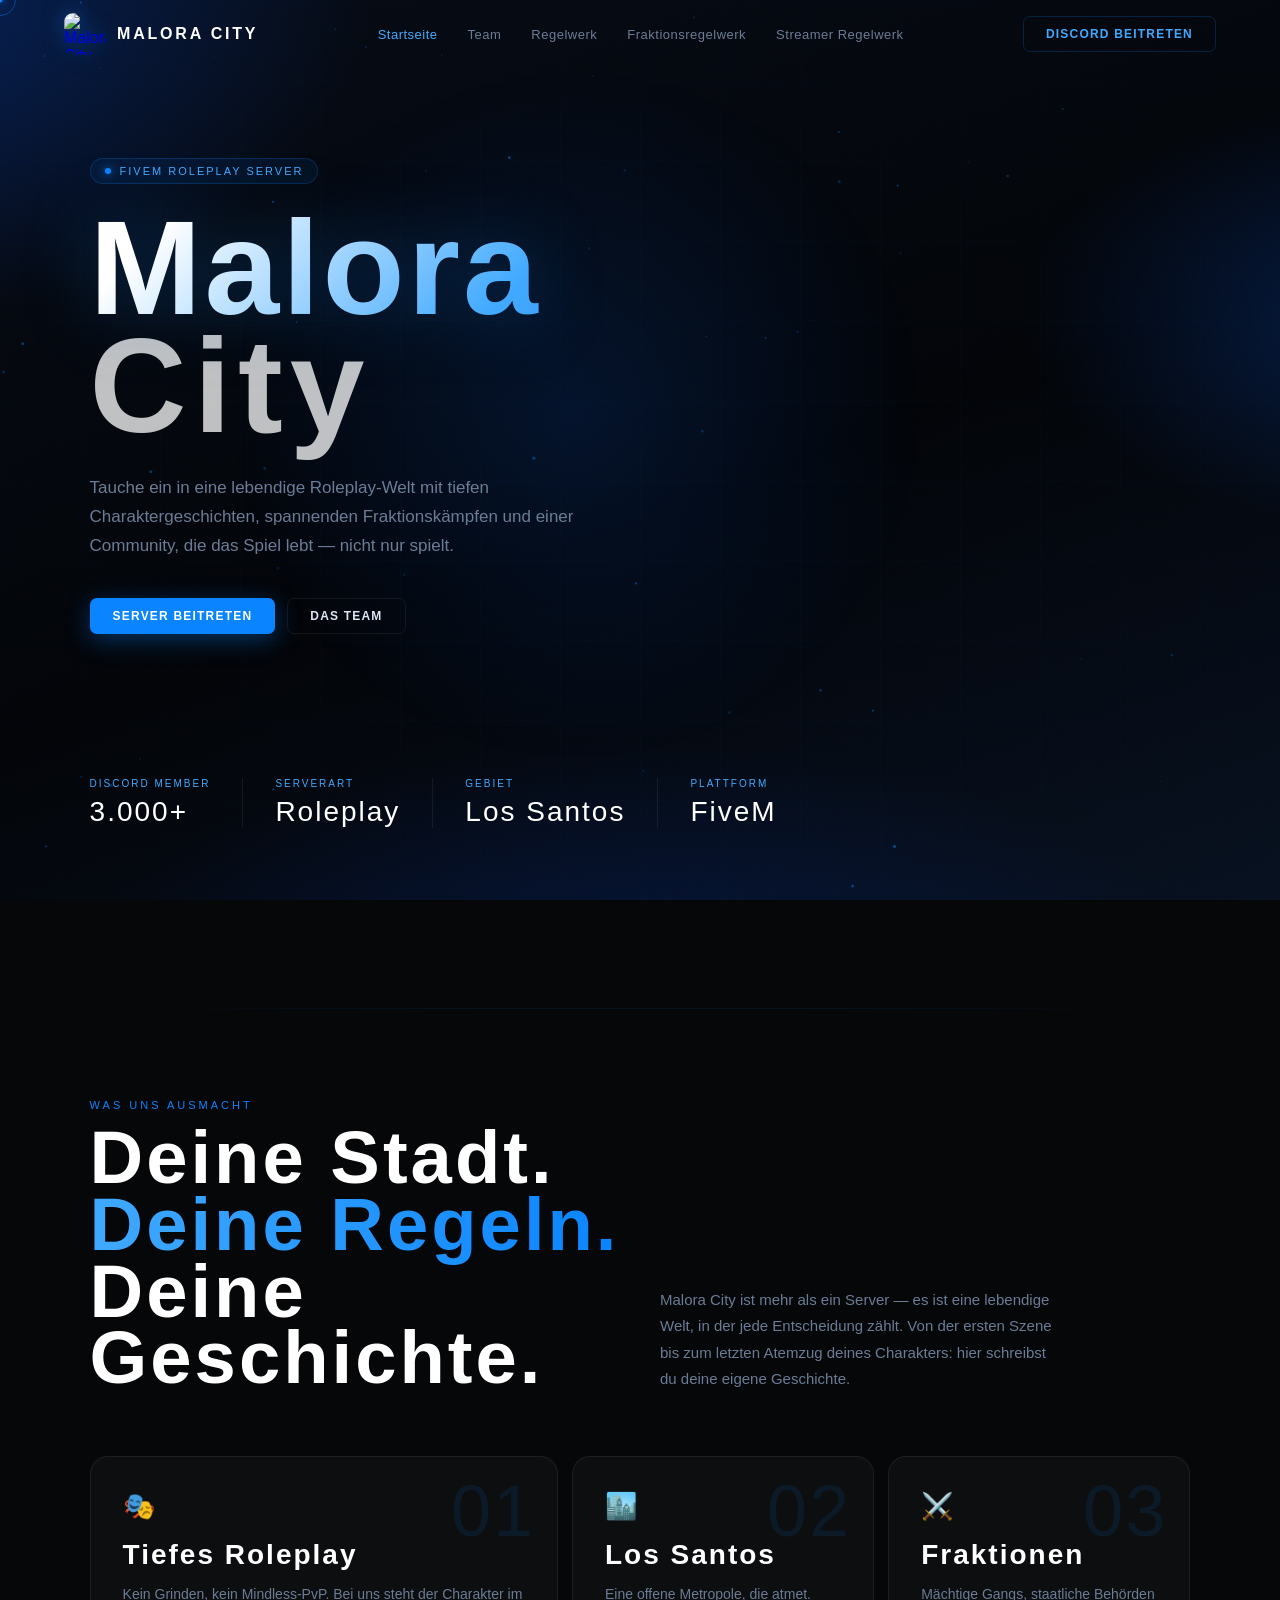
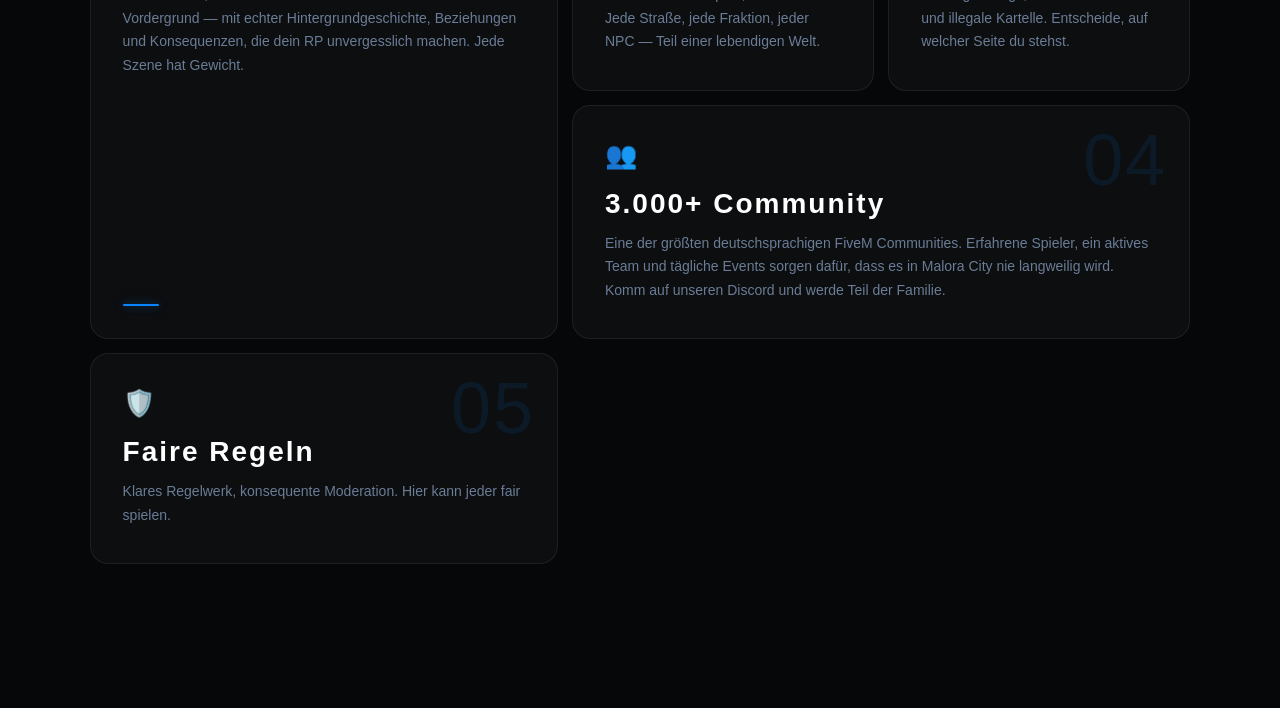
==== index.html @ d7466334 "Add files via upload" ====
<!DOCTYPE html>
<html lang="de">
<head>
  <meta charset="utf-8">
  <meta name="viewport" content="width=device-width, initial-scale=1">
  <title>MALORA CITY — FiveM Roleplay Server</title>
  <link rel="icon" type="image/gif" href="img/logo.gif">
  <link rel="preconnect" href="https://fonts.googleapis.com">
  <link rel="preconnect" href="https://fonts.gstatic.com" crossorigin="">
  <link href="css/css2.css" rel="stylesheet">
  <link rel="stylesheet" href="css/styles.css">
</head>
<body>

  <div class="grid-overlay"></div>
  <div class="c-dot" id="cDot"></div>
  <div class="c-ring" id="cRing"></div>
  <div class="scroll-bar" id="sBar"></div>
  <canvas id="particles"></canvas>

  <!-- NAV -->
  <header class="nav" id="mainNav">
    <div class="nav-bg"></div>
    <a class="brand" href="index.html">
      <img class="brand-logo" src="img/logo.gif" alt="Malora City Logo">
      <span class="brand-text">Malora City</span>
    </a>
    <nav class="nav-links">
      <a href="index.html" aria-current="page">Startseite</a>
      <a href="features.html">Team</a>
      <a href="regelwerk.html">Regelwerk</a>
      <a href="fraktionsregelwerk.html">Fraktionsregelwerk</a>
      <a href="streamer-regelwerk.html">Streamer Regelwerk</a>
    </nav>
    <a class="btn btn-outline" href="https://discord.gg/maloracity" target="_blank" rel="noopener">Discord beitreten</a>
  </header>

  <!-- HERO -->
  <main class="hero">
    <div class="hero-orb"></div>
    <div class="hero-inner">
      <div class="eyebrow">
        <span class="eyebrow-dot"></span>
        FiveM Roleplay Server
      </div>
      <h1 class="hero-title">
        <span class="w1">Malora</span>
        <span class="w2">City</span>
      </h1>
      <p class="hero-desc">
        Tauche ein in eine lebendige Roleplay-Welt mit tiefen Charaktergeschichten,
        spannenden Fraktionskämpfen und einer Community, die das Spiel lebt — nicht nur spielt.
      </p>
      <div class="hero-actions">
        <a class="btn btn-solid" href="https://cfx.re/join/vg7mdk" target="_blank" rel="noopener">Server beitreten</a>
        <a class="btn btn-ghost" href="features.html">Das Team</a>
      </div>
    </div>

    <div class="hero-stats">
      <div class="stat-item">
        <span class="stat-label">Discord Member</span>
        <span class="stat-value">3.000+</span>
      </div>
      <div class="stat-item">
        <span class="stat-label">Serverart</span>
        <span class="stat-value">Roleplay</span>
      </div>
      <div class="stat-item">
        <span class="stat-label">Gebiet</span>
        <span class="stat-value">Los Santos</span>
      </div>
      <div class="stat-item">
        <span class="stat-label">Plattform</span>
        <span class="stat-value">FiveM</span>
      </div>
    </div>
  </main>

  <!-- WORLD SECTION -->
  <section class="world">
    <div class="world-header" data-reveal>
      <div>
        <p class="world-label">Was uns ausmacht</p>
        <h2 class="world-title">Deine Stadt.<br><em>Deine Regeln.</em><br>Deine Geschichte.</h2>
      </div>
      <p class="world-intro">
        Malora City ist mehr als ein Server — es ist eine lebendige Welt, in der
        jede Entscheidung zählt. Von der ersten Szene bis zum letzten Atemzug deines
        Charakters: hier schreibst du deine eigene Geschichte.
      </p>
    </div>

    <div class="bento">

      <!-- tall card left -->
      <div class="bento-card tall" data-reveal data-delay="0">
        <span class="card-num">01</span>
        <span class="card-icon">🎭</span>
        <h3 class="card-title">Tiefes Roleplay</h3>
        <p class="card-body">
          Kein Grinden, kein Mindless-PvP. Bei uns steht der Charakter im Vordergrund —
          mit echter Hintergrundgeschichte, Beziehungen und Konsequenzen, die dein RP
          unvergesslich machen. Jede Szene hat Gewicht.
        </p>
        <div class="card-deco"></div>
      </div>

      <!-- top right -->
      <div class="bento-card" data-reveal data-delay="120">
        <span class="card-num">02</span>
        <span class="card-icon">🏙️</span>
        <h3 class="card-title">Los Santos</h3>
        <p class="card-body">Eine offene Metropole, die atmet. Jede Straße, jede Fraktion, jeder NPC — Teil einer lebendigen Welt.</p>
      </div>

      <!-- top right -->
      <div class="bento-card" data-reveal data-delay="200">
        <span class="card-num">03</span>
        <span class="card-icon">⚔️</span>
        <h3 class="card-title">Fraktionen</h3>
        <p class="card-body">Mächtige Gangs, staatliche Behörden und illegale Kartelle. Entscheide, auf welcher Seite du stehst.</p>
      </div>

      <!-- bottom wide -->
      <div class="bento-card wide" data-reveal data-delay="300">
        <span class="card-num">04</span>
        <span class="card-icon">👥</span>
        <h3 class="card-title">3.000+ Community</h3>
        <p class="card-body">
          Eine der größten deutschsprachigen FiveM Communities. Erfahrene Spieler, ein aktives Team
          und tägliche Events sorgen dafür, dass es in Malora City nie langweilig wird.
          Komm auf unseren Discord und werde Teil der Familie.
        </p>
      </div>

      <!-- bottom right -->
      <div class="bento-card" data-reveal data-delay="400">
        <span class="card-num">05</span>
        <span class="card-icon">🛡️</span>
        <h3 class="card-title">Faire Regeln</h3>
        <p class="card-body">Klares Regelwerk, konsequente Moderation. Hier kann jeder fair spielen.</p>
      </div>

    </div>
  </section>

  <script>
    // error param
    var p = new URLSearchParams(window.location.search);
    if (p.get('error')==='access_denied') {
      alert('Zugriff verweigert: Du besitzt nicht die benötigte Rolle.');
      window.history.replaceState({}, document.title, window.location.pathname);
    }
  </script>
  <script src="js/shared.js"></script>
</body>
</html>
---- css/css2.css ----
@font-face {
  font-family: 'Bebas Neue';
  font-style: normal;
  font-weight: 400;
  font-display: swap;
  src: url(../JTUSjIg69CK48gW7PXooxW4.ttf) format('truetype');
}
@font-face {
  font-family: 'Rajdhani';
  font-style: normal;
  font-weight: 300;
  font-display: swap;
  src: url(../LDI2apCSOBg7S-QT7pasEcOs.ttf) format('truetype');
}
@font-face {
  font-family: 'Rajdhani';
  font-style: normal;
  font-weight: 400;
  font-display: swap;
  src: url(../LDIxapCSOBg7S-QT7q4A.ttf) format('truetype');
}
@font-face {
  font-family: 'Rajdhani';
  font-style: normal;
  font-weight: 500;
  font-display: swap;
  src: url(../LDI2apCSOBg7S-QT7pb0EMOs.ttf) format('truetype');
}
@font-face {
  font-family: 'Rajdhani';
  font-style: normal;
  font-weight: 600;
  font-display: swap;
  src: url(../LDI2apCSOBg7S-QT7pbYF8Os.ttf) format('truetype');
}
@font-face {
  font-family: 'Rajdhani';
  font-style: normal;
  font-weight: 700;
  font-display: swap;
  src: url(../LDI2apCSOBg7S-QT7pa8FsOs.ttf) format('truetype');
}
---- css/styles.css ----
/* ── MALORA CITY — Design System ── */
:root {
  --blue:        #0a84ff;
  --blue-bright: #40a9ff;
  --blue-dim:    rgba(10,132,255,0.18);
  --blue-glow:   rgba(10,132,255,0.5);
  --ink:         #050709;
  --ink2:        #0b0f17;
  --surface:     rgba(255,255,255,0.033);
  --border:      rgba(255,255,255,0.07);
  --border-blue: rgba(10,132,255,0.22);
  --text:        #dce6f5;
  --muted:       #6b7d96;
  --nav-h:       68px;
}

*, *::before, *::after { box-sizing: border-box; margin: 0; padding: 0; }
html { scroll-behavior: smooth; }
html, body { height: 100%; }
body {
  font-family: "Rajdhani", sans-serif;
  color: var(--text);
  background: var(--ink);
  -webkit-user-select: none;
  user-select: none;
  overflow-x: hidden;
}

/* ─── BACKGROUND ─── */
body::before {
  content: "";
  position: fixed; inset: 0; z-index: -3;
  background:
    radial-gradient(ellipse 60vw 55vh at -10% 0%,   rgba(6,50,140,0.55) 0%, transparent 65%),
    radial-gradient(ellipse 50vw 40vh at 110% 35%,  rgba(10,80,200,0.3) 0%, transparent 60%),
    radial-gradient(ellipse 80vw 50vh at 50% 110%,  rgba(4,24,70,0.7)  0%, transparent 55%),
    linear-gradient(160deg, #060b14 0%, #020408 55%, #07101e 100%);
}
body::after {
  content: "";
  position: fixed; inset: 0; z-index: -2;
  opacity: 0.32;
  background-image: url("data:image/svg+xml,%3Csvg xmlns='http://www.w3.org/2000/svg' width='300' height='300'%3E%3Cfilter id='g'%3E%3CfeTurbulence type='fractalNoise' baseFrequency='0.65' numOctaves='3' stitchTiles='stitch'/%3E%3C/filter%3E%3Crect width='300' height='300' filter='url(%23g)' opacity='1'/%3E%3C/svg%3E");
  background-size: 300px 300px;
  mix-blend-mode: overlay;
  pointer-events: none;
}
.grid-overlay {
  position: fixed; inset: 0; z-index: -1; pointer-events: none; opacity: 0.028;
  background-image: linear-gradient(rgba(10,132,255,1) 1px, transparent 1px),
                    linear-gradient(90deg, rgba(10,132,255,1) 1px, transparent 1px);
  background-size: 80px 80px;
  mask-image: radial-gradient(ellipse 90% 90% at 50% 50%, black 40%, transparent 100%);
  -webkit-mask-image: radial-gradient(ellipse 90% 90% at 50% 50%, black 40%, transparent 100%);
}
#particles { position: fixed; inset: 0; z-index: -1; pointer-events: none; }

/* ─── CURSOR ─── */
.c-dot {
  position: fixed; width: 5px; height: 5px;
  background: var(--blue); border-radius: 50%;
  pointer-events: none; z-index: 9999;
  transform: translate(-50%,-50%);
  box-shadow: 0 0 10px var(--blue);
}
.c-ring {
  position: fixed; width: 32px; height: 32px;
  border: 1px solid rgba(10,132,255,.4); border-radius: 50%;
  pointer-events: none; z-index: 9998;
  transform: translate(-50%,-50%);
  transition: width .22s cubic-bezier(.22,1,.36,1), height .22s cubic-bezier(.22,1,.36,1), border-color .2s;
}
.c-ring.hover { width: 52px; height: 52px; border-color: var(--blue); }

/* ─── SCROLL BAR ─── */
.scroll-bar {
  position: fixed; top: 0; left: 0; height: 2px; width: 0%;
  background: linear-gradient(90deg, #0055c4, var(--blue), var(--blue-bright));
  z-index: 300; box-shadow: 0 0 8px var(--blue-glow); transition: width .08s linear;
}

/* ─── NAV ─── */
.nav {
  position: fixed; top: 0; left: 0; right: 0;
  height: var(--nav-h); z-index: 200;
  display: flex; align-items: center; justify-content: space-between;
  padding: 0 5%; gap: 24px;
}
.nav-bg {
  position: absolute; inset: 0;
  background: rgba(5,7,9,0);
  border-bottom: 1px solid transparent;
  transition: background .4s, backdrop-filter .4s, border-color .4s;
  backdrop-filter: blur(0px);
  -webkit-backdrop-filter: blur(0px);
  pointer-events: none;
}
.nav.stuck .nav-bg {
  background: rgba(5,7,9,.8);
  backdrop-filter: blur(20px) saturate(1.4);
  -webkit-backdrop-filter: blur(20px) saturate(1.4);
  border-bottom-color: rgba(255,255,255,.06);
}
.brand {
  display: flex; align-items: center; gap: 11px;
  text-decoration: none; flex-shrink: 0; position: relative; z-index: 1;
}
.brand-logo {
  width: 42px; height: 42px; object-fit: contain; border-radius: 9px;
  filter: drop-shadow(0 0 10px rgba(10,132,255,.5));
  transition: filter .3s, transform .3s;
}
.brand:hover .brand-logo {
  filter: drop-shadow(0 0 22px rgba(10,132,255,.9)); transform: scale(1.07);
}
.brand-text {
  font-size: 16px; font-weight: 700; letter-spacing: 2.8px;
  text-transform: uppercase; color: #fff; position: relative; z-index: 1;
}
.nav-links { display: flex; gap: 4px; position: relative; z-index: 1; }
.nav-links a {
  color: var(--muted); text-decoration: none; font-size: 13px;
  letter-spacing: .5px; padding: 7px 13px; border-radius: 7px;
  transition: color .2s, background .2s;
}
.nav-links a:hover { color: var(--text); background: rgba(255,255,255,.05); }
.nav-links a[aria-current] { color: var(--blue-bright); }

/* ─── BUTTONS ─── */
.btn {
  display: inline-flex; align-items: center; gap: 7px;
  text-decoration: none; font-weight: 700; font-size: 12px;
  letter-spacing: 1.2px; text-transform: uppercase;
  padding: 10px 22px; border-radius: 7px;
  position: relative; overflow: hidden;
  transition: transform .22s cubic-bezier(.22,1,.36,1), box-shadow .25s, background .2s;
  cursor: pointer; z-index: 1;
}
.btn::before {
  content: ""; position: absolute; inset: 0;
  background: linear-gradient(120deg, rgba(255,255,255,.1) 0%, transparent 50%);
  opacity: 0; transition: opacity .2s;
}
.btn:hover::before { opacity: 1; }
.btn:hover { transform: translateY(-2px); }
.btn-outline { border: 1px solid var(--border-blue); color: var(--blue-bright); }
.btn-outline:hover { box-shadow: 0 0 18px rgba(10,132,255,.25); border-color: var(--blue); }
.btn-solid { background: var(--blue); color: #fff; box-shadow: 0 6px 24px rgba(10,132,255,.35); border: 1px solid transparent; }
.btn-solid:hover { background: #1a8fff; box-shadow: 0 10px 36px rgba(10,132,255,.55); }
.btn-ghost { border: 1px solid var(--border); color: var(--text); }
.btn-ghost:hover { border-color: rgba(255,255,255,.18); }

/* ─── HERO ─── */
.hero {
  position: relative; min-height: 100vh;
  display: flex; flex-direction: column; justify-content: center;
  padding: calc(var(--nav-h) + 10vh) 7% 8vh;
}
.hero-orb {
  position: absolute; width: 700px; height: 700px;
  top: 50%; left: 45%; transform: translate(-50%,-55%);
  background: radial-gradient(circle, rgba(10,90,220,.16) 0%, transparent 70%);
  border-radius: 50%; pointer-events: none;
  animation: orb-breathe 7s ease-in-out infinite;
}
@keyframes orb-breathe {
  0%,100% { transform: translate(-50%,-55%) scale(1); }
  50%      { transform: translate(-50%,-55%) scale(1.12); }
}
.hero-inner { position: relative; max-width: 800px; }
.hero-inner > * { opacity: 0; animation: from-below .9s cubic-bezier(.22,1,.36,1) forwards; }
.hero-inner > *:nth-child(1) { animation-delay: .06s; }
.hero-inner > *:nth-child(2) { animation-delay: .18s; }
.hero-inner > *:nth-child(3) { animation-delay: .30s; }
.hero-inner > *:nth-child(4) { animation-delay: .43s; }

.eyebrow {
  display: inline-flex; align-items: center; gap: 9px;
  border: 1px solid var(--border-blue); background: rgba(10,132,255,.08);
  padding: 6px 14px; border-radius: 999px;
  font-size: 11px; letter-spacing: 2px; text-transform: uppercase;
  color: var(--blue-bright); margin-bottom: 24px;
}
.eyebrow-dot {
  width: 6px; height: 6px; border-radius: 50%;
  background: var(--blue); box-shadow: 0 0 8px var(--blue);
  animation: blink 2.4s ease-in-out infinite;
}
@keyframes blink {
  0%,100% { opacity: 1; } 50% { opacity: .4; }
}

.hero-title {
  font-family: "Bebas Neue", sans-serif;
  font-size: clamp(70px, 10.5vw, 152px);
  line-height: .88; letter-spacing: 3px; margin-bottom: 28px;
}
.hero-title .w1 {
  display: block;
  background: linear-gradient(135deg, #fff 10%, var(--blue-bright) 55%, #4888d8 100%);
  -webkit-background-clip: text; background-clip: text;
  -webkit-text-fill-color: transparent;
  filter: drop-shadow(0 0 35px rgba(10,132,255,.28));
}
.hero-title .w2 {
  display: block;
  color: rgba(255,255,255,.75);
  -webkit-text-fill-color: rgba(255,255,255,.75);
  background: none; letter-spacing: 7px;
}

.hero-desc {
  color: var(--muted); font-size: 17px; line-height: 1.72;
  max-width: 500px; margin-bottom: 38px; font-weight: 400;
}
.hero-actions { display: flex; gap: 12px; flex-wrap: wrap; }

.hero-stats {
  margin-top: auto; padding-top: 10vh;
  display: flex; gap: 0;
  opacity: 0; animation: from-below .9s cubic-bezier(.22,1,.36,1) forwards;
  animation-delay: .65s;
}
.stat-item {
  padding: 0 32px 0 0; margin-right: 32px;
  border-right: 1px solid var(--border);
}
.stat-item:last-child { border-right: none; padding-right: 0; margin-right: 0; }
.stat-label {
  font-size: 10px; letter-spacing: 2px; text-transform: uppercase;
  color: var(--blue-bright); display: block; margin-bottom: 7px;
}
.stat-value { font-family: "Bebas Neue", sans-serif; font-size: 28px; letter-spacing: 2px; color: #fff; }

/* ─── WORLD SECTION (features) ─── */
.world {
  padding: 12vh 7% 16vh; position: relative;
}
.world::before {
  content: ""; display: block; width: 100%; height: 1px;
  background: linear-gradient(90deg, transparent 0%, var(--border-blue) 35%, var(--border-blue) 65%, transparent 100%);
  margin-bottom: 10vh; opacity: .45;
}
.world-header {
  display: grid; grid-template-columns: 1fr 1fr;
  gap: 40px; align-items: end; margin-bottom: 64px;
}
.world-label { font-size: 11px; letter-spacing: 3px; text-transform: uppercase; color: var(--blue); margin-bottom: 14px; }
.world-title {
  font-family: "Bebas Neue", sans-serif;
  font-size: clamp(44px, 5.8vw, 80px);
  letter-spacing: 3px; line-height: .9; color: #fff;
}
.world-title em {
  font-style: normal;
  background: linear-gradient(90deg, var(--blue-bright), var(--blue));
  -webkit-background-clip: text; background-clip: text;
  -webkit-text-fill-color: transparent;
}
.world-intro { color: var(--muted); font-size: 15px; line-height: 1.75; max-width: 400px; align-self: end; }

/* BENTO GRID */
.bento {
  display: grid;
  grid-template-columns: 1.55fr 1fr 1fr;
  grid-template-rows: auto auto;
  gap: 14px;
}
.bento-card {
  background: var(--surface);
  border: 1px solid var(--border);
  border-radius: 18px; padding: 36px 32px;
  position: relative; overflow: hidden;
  transition: border-color .3s, box-shadow .3s, transform .35s cubic-bezier(.22,1,.36,1);
  opacity: 0; transform: translateY(30px);
}
.bento-card.revealed {
  opacity: 1; transform: translateY(0);
  transition: opacity .7s cubic-bezier(.22,1,.36,1), transform .7s cubic-bezier(.22,1,.36,1),
              border-color .3s, box-shadow .3s;
}
.bento-card:hover {
  border-color: var(--border-blue);
  box-shadow: 0 14px 50px rgba(10,132,255,.1), inset 0 0 0 1px rgba(10,132,255,.07);
  transform: translateY(-5px) !important;
}
.bento-card::before {
  content: ""; position: absolute;
  top: 0; left: 10%; right: 10%; height: 1px;
  background: linear-gradient(90deg, transparent, rgba(10,132,255,.4), transparent);
  opacity: 0; transition: opacity .3s;
}
.bento-card:hover::before { opacity: 1; }
.bento-card.tall { grid-row: span 2; }
.bento-card.wide { grid-column: span 2; }

.card-num {
  font-family: "Bebas Neue", sans-serif; font-size: 72px; line-height: 1;
  color: rgba(10,132,255,.1); letter-spacing: 2px;
  position: absolute; top: 18px; right: 22px; transition: color .3s;
}
.bento-card:hover .card-num { color: rgba(10,132,255,.18); }
.card-icon { font-size: 26px; margin-bottom: 20px; display: block; line-height: 1; }
.card-title { font-family: "Bebas Neue", sans-serif; font-size: 28px; letter-spacing: 2px; color: #fff; margin-bottom: 12px; }
.card-body { color: var(--muted); font-size: 14px; line-height: 1.68; }
.card-deco { position: absolute; bottom: 32px; left: 32px; width: 36px; height: 2px; background: var(--blue); border-radius: 2px; box-shadow: 0 0 8px var(--blue-glow); }

/* ─── RULES PAGE ─── */
.rules-page .hero, .rules-page .hero-stats, .rules-page .world { display: none !important; }
.rules-wrap {
  position: relative; z-index: 1;
  min-height: calc(100vh - var(--nav-h));
  padding: calc(var(--nav-h) + 7vh) 10% 10vh;
  text-align: center;
}
.rules-wrap h1 {
  font-family: "Bebas Neue", sans-serif;
  font-size: clamp(48px, 7.5vw, 96px);
  letter-spacing: 5px; color: #fff; margin-bottom: 8px;
}
.rules-wrap h1 span {
  background: linear-gradient(135deg, var(--blue-bright), var(--blue));
  -webkit-background-clip: text; background-clip: text;
  -webkit-text-fill-color: transparent;
}
.rules-intro { color: var(--muted); font-size: 15px; line-height: 1.7; max-width: 580px; margin: 0 auto 48px; }
.accordion { max-width: 860px; margin: 0 auto 50px; }
.accordion details {
  background: var(--surface); border: 1px solid var(--border);
  border-radius: 12px; margin-bottom: 10px; overflow: hidden;
  transition: border-color .25s;
}
.accordion details[open] { border-color: var(--border-blue); }
.accordion summary {
  list-style: none; cursor: pointer; padding: 20px 24px;
  font-weight: 700; font-size: 13px; letter-spacing: 1.2px;
  text-transform: uppercase; color: var(--blue-bright);
  display: flex; align-items: center; justify-content: space-between; gap: 12px;
  transition: background .2s; -webkit-user-select: none; user-select: none;
}
.accordion summary:hover { background: rgba(255,255,255,.025); }
.accordion summary::marker { display: none; }
.accordion summary::after {
  content: ""; width: 9px; height: 9px;
  border-right: 2px solid rgba(255,255,255,.25); border-bottom: 2px solid rgba(255,255,255,.25);
  transform: rotate(45deg); flex-shrink: 0; transition: transform .22s, border-color .22s;
}
.accordion details[open] summary::after { transform: rotate(-135deg); border-color: var(--blue); }
.accordion .panel { padding: 4px 24px 24px; color: var(--muted); text-align: left; font-size: 14px; line-height: 1.7; }
.accordion .panel p { margin-bottom: 14px; }
.accordion .panel p:last-child { margin-bottom: 0; }
.accordion .panel strong { color: var(--text); }
.rules-raw { margin: 0; white-space: pre-wrap; font: inherit; color: var(--muted); line-height: 1.7; }

/* rules subtitle */
.rules-subtitle {
  font-family: "Bebas Neue", sans-serif;
  font-size: clamp(30px, 4vw, 52px);
  letter-spacing: 4px; margin: 46px 0 16px; color: var(--text);
}

/* ─── TEAM ─── */
.team-grid {
  width: min(1100px, 100%); margin: 0 auto 60px;
  display: grid; grid-template-columns: repeat(3, 1fr); gap: 20px;
}
.team-card {
  background: var(--surface); border: 1px solid var(--border);
  border-radius: 16px; padding: 40px 28px;
  display: flex; flex-direction: column; align-items: center;
  transition: border-color .3s, transform .3s cubic-bezier(.22,1,.36,1), box-shadow .3s;
}
.team-card:hover { border-color: var(--border-blue); transform: translateY(-5px); box-shadow: 0 18px 50px rgba(10,132,255,.1); }
.team-card-image {
  width: 100px; height: 100px; object-fit: contain;
  border-radius: 50%; margin-bottom: 22px;
  border: 1px solid var(--border-blue); box-shadow: 0 0 20px rgba(10,132,255,.18);
  background: rgba(10,132,255,.05); padding: 4px;
}
.team-card-role { font-family: "Bebas Neue", sans-serif; font-size: 18px; letter-spacing: 3px; color: var(--blue-bright); margin-bottom: 4px; text-transform: uppercase; }
.team-card-name { font-family: "Bebas Neue", sans-serif; font-size: 44px; letter-spacing: 4px; color: #fff; }

/* ─── PAGE FOOTER ─── */
.page-footer {
  display: flex; justify-content: space-between; align-items: center;
  gap: 12px; flex-wrap: wrap; padding: 24px 0 0;
  border-top: 1px solid var(--border);
  font-size: 11px; letter-spacing: 1.5px; text-transform: uppercase; color: var(--blue);
}

/* ─── ANIMATIONS ─── */
@keyframes from-below {
  from { opacity: 0; transform: translateY(26px); }
  to   { opacity: 1; transform: translateY(0); }
}

/* ─── RESPONSIVE ─── */
@media (max-width: 1060px) {
  .bento { grid-template-columns: 1fr 1fr; }
  .bento-card.tall { grid-row: span 1; }
  .world-header { grid-template-columns: 1fr; }
}
@media (max-width: 820px) {
  .nav-links { display: none; }
  .bento { grid-template-columns: 1fr; }
  .bento-card.wide { grid-column: span 1; }
  .team-grid { grid-template-columns: 1fr; }
  .page-footer { justify-content: center; text-align: center; }
  .stat-item { border-right: none; padding-right: 0; margin-right: 0; }
  .hero-stats { flex-wrap: wrap; gap: 20px; }
}
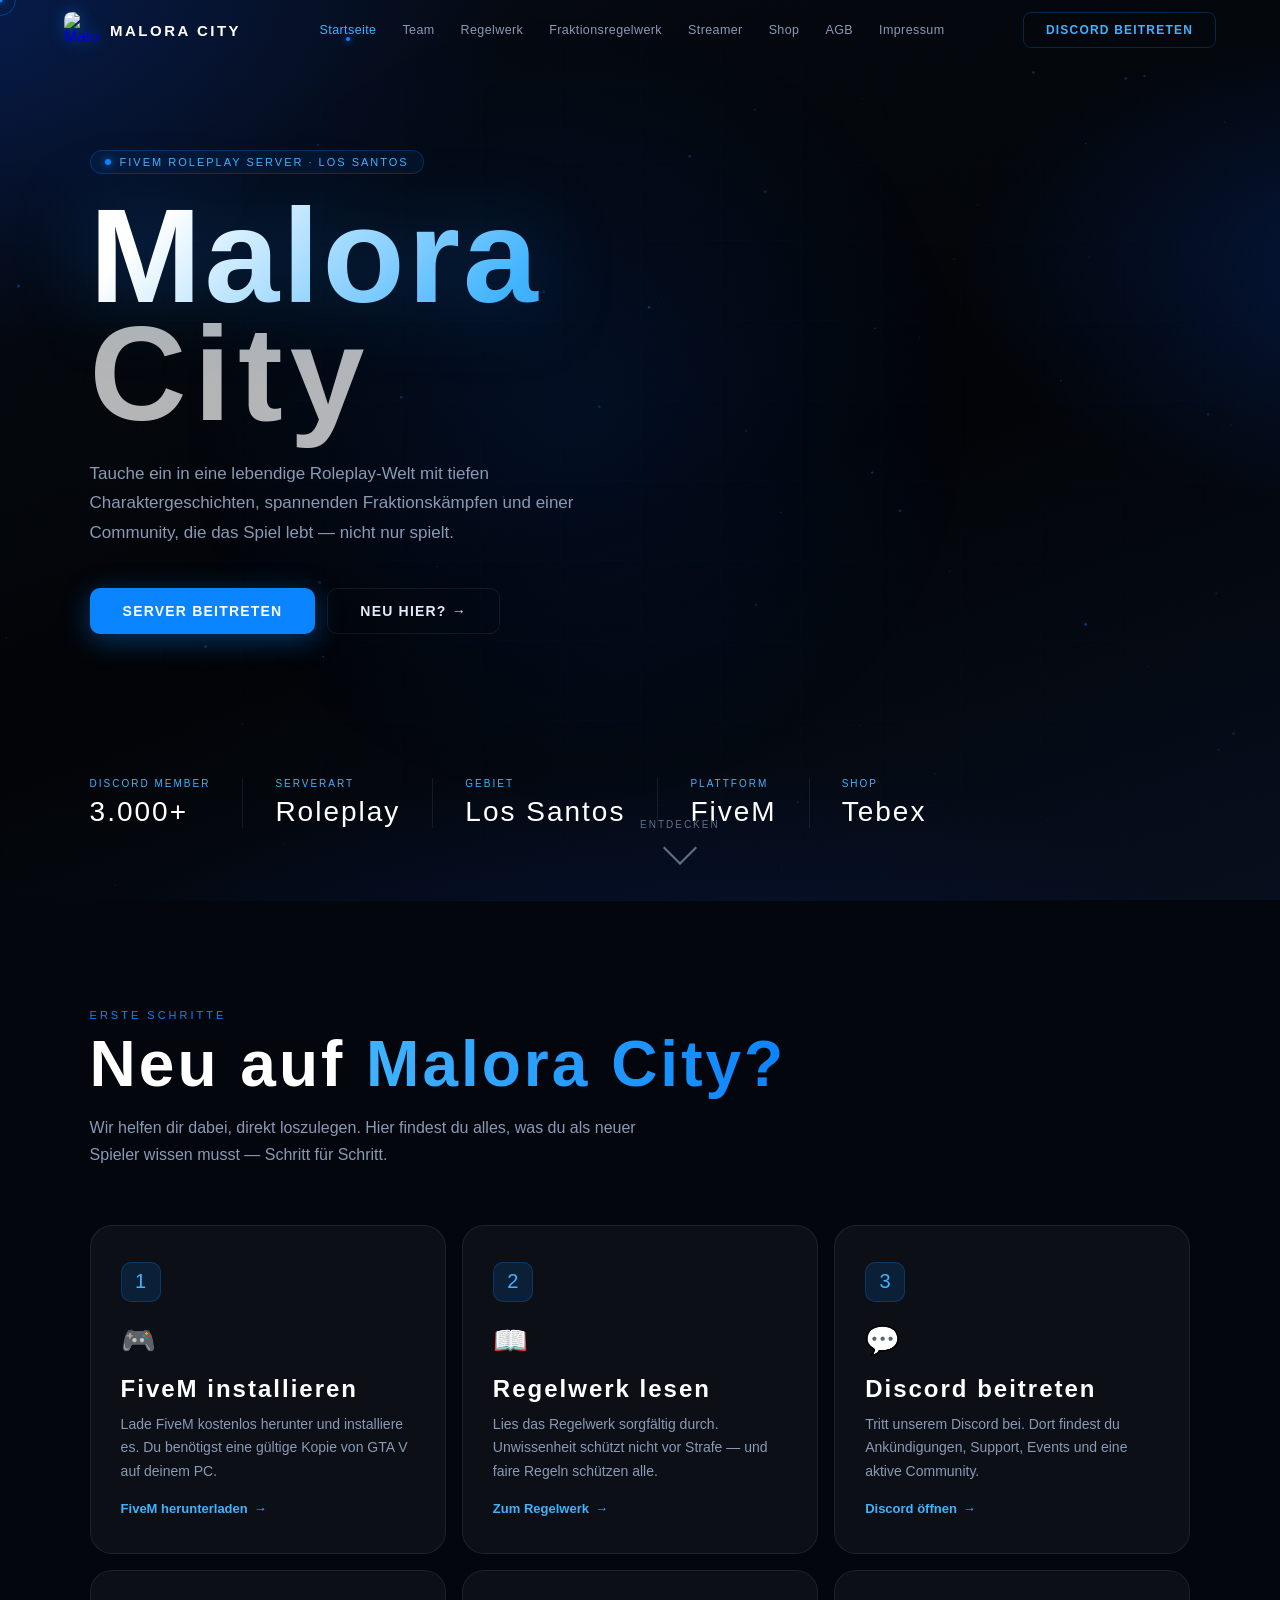
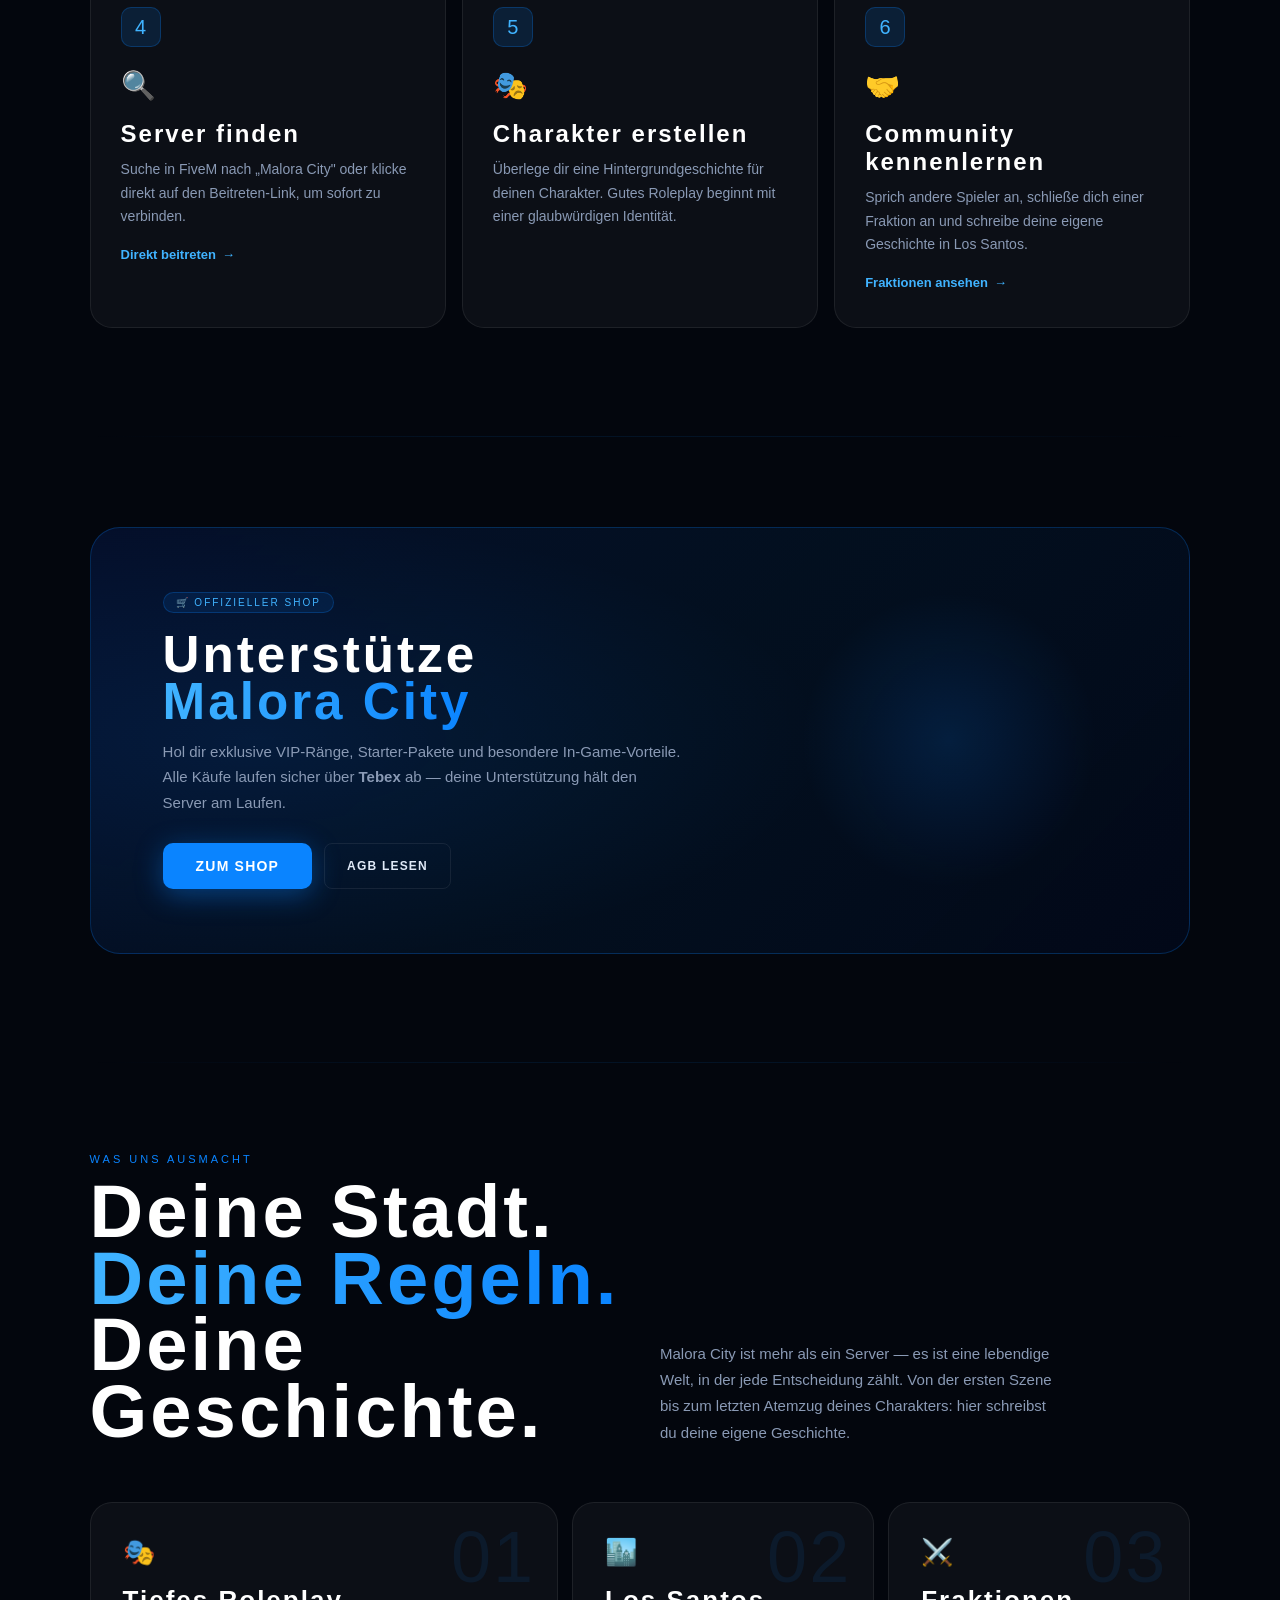
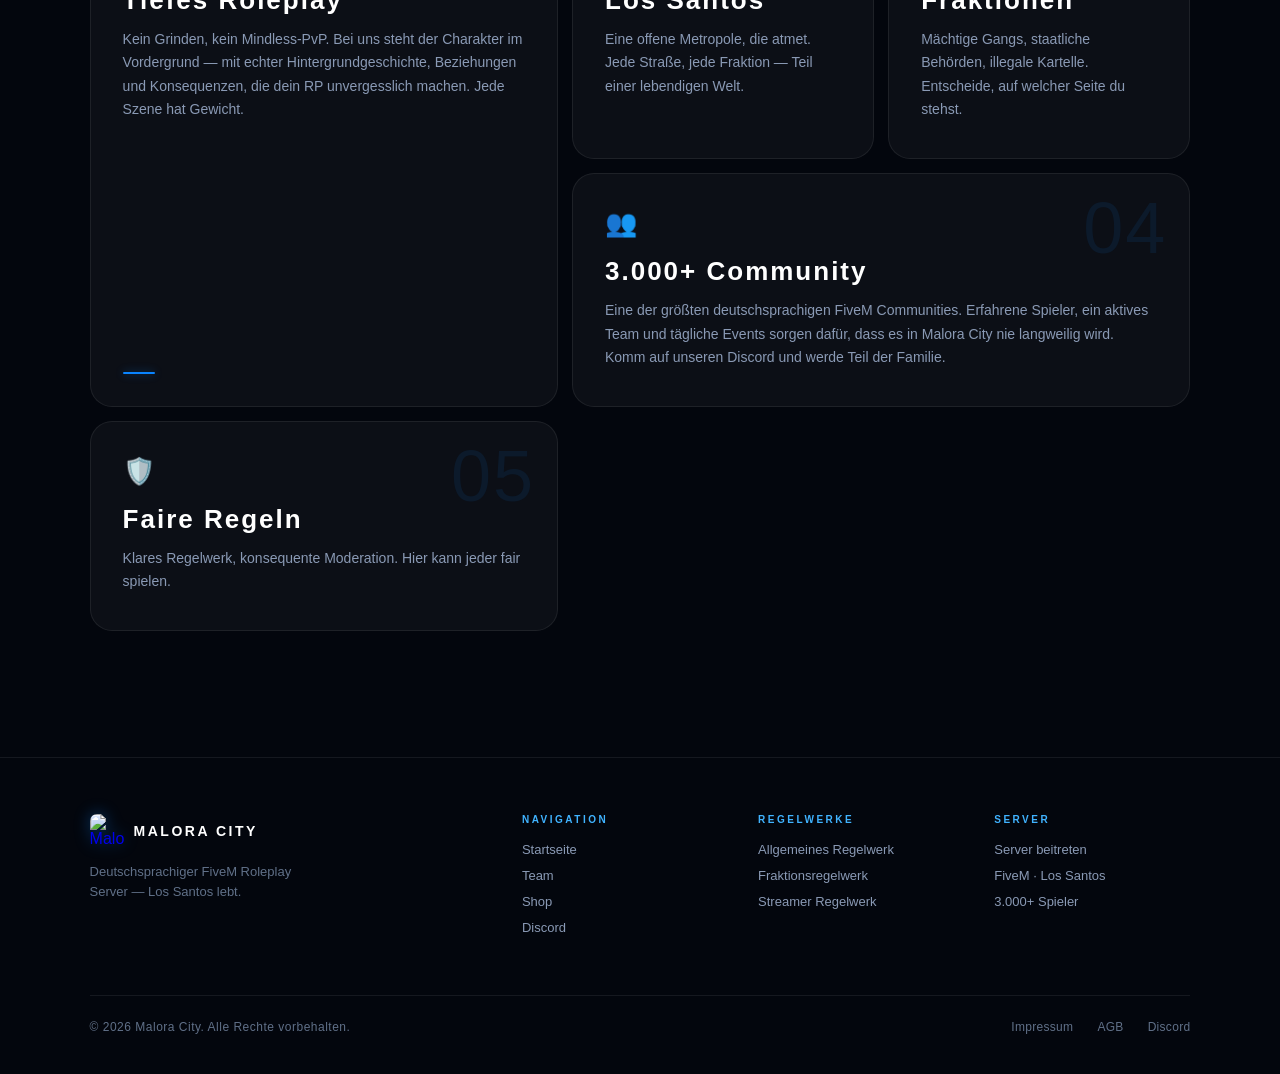
==== commit b87e98e1: "Add files via upload" ====
--- a/index.html
+++ b/index.html
@@ -30,10 +30,29 @@
       <a href="features.html">Team</a>
       <a href="regelwerk.html">Regelwerk</a>
       <a href="fraktionsregelwerk.html">Fraktionsregelwerk</a>
-      <a href="streamer-regelwerk.html">Streamer Regelwerk</a>
+      <a href="streamer-regelwerk.html">Streamer</a>
+      <a href="shop.html">Shop</a>
+      <a href="agb.html">AGB</a>
+      <a href="impressum.html">Impressum</a>
     </nav>
     <a class="btn btn-outline" href="https://discord.gg/maloracity" target="_blank" rel="noopener">Discord beitreten</a>
+    <button class="nav-hamburger" id="navHamburger" aria-label="Menü öffnen">
+      <span></span><span></span><span></span>
+    </button>
   </header>
+
+  <!-- MOBILE NAV DRAWER -->
+  <div class="nav-drawer" id="navDrawer">
+    <a href="index.html">Startseite</a>
+    <a href="features.html">Team</a>
+    <a href="regelwerk.html">Regelwerk</a>
+    <a href="fraktionsregelwerk.html">Fraktionsregelwerk</a>
+    <a href="streamer-regelwerk.html">Streamer Regelwerk</a>
+    <a href="shop.html">🛒 Shop</a>
+    <a href="agb.html">AGB</a>
+    <a href="impressum.html">Impressum</a>
+    <a href="https://discord.gg/maloracity" target="_blank" rel="noopener">Discord beitreten →</a>
+  </div>
 
   <!-- HERO -->
   <main class="hero">
@@ -41,7 +60,7 @@
     <div class="hero-inner">
       <div class="eyebrow">
         <span class="eyebrow-dot"></span>
-        FiveM Roleplay Server
+        FiveM Roleplay Server · Los Santos
       </div>
       <h1 class="hero-title">
         <span class="w1">Malora</span>
@@ -52,8 +71,8 @@
         spannenden Fraktionskämpfen und einer Community, die das Spiel lebt — nicht nur spielt.
       </p>
       <div class="hero-actions">
-        <a class="btn btn-solid" href="https://cfx.re/join/vg7mdk" target="_blank" rel="noopener">Server beitreten</a>
-        <a class="btn btn-ghost" href="features.html">Das Team</a>
+        <a class="btn btn-solid btn-lg" href="https://cfx.re/join/vg7mdk" target="_blank" rel="noopener">Server beitreten</a>
+        <a class="btn btn-ghost btn-lg" href="#newplayer">Neu hier? →</a>
       </div>
     </div>
 
@@ -74,10 +93,124 @@
         <span class="stat-label">Plattform</span>
         <span class="stat-value">FiveM</span>
       </div>
+      <div class="stat-item">
+        <span class="stat-label">Shop</span>
+        <span class="stat-value">Tebex</span>
+      </div>
+    </div>
+
+    <div class="scroll-hint">
+      <span>Entdecken</span>
+      <div class="scroll-hint-arrow"></div>
     </div>
   </main>
 
-  <!-- WORLD SECTION -->
+  <!-- DIVIDER -->
+  <div class="section-divider"></div>
+
+  <!-- NEU AUF DEM SERVER -->
+  <section class="newplayer" id="newplayer">
+    <span class="section-label" data-reveal>Erste Schritte</span>
+    <h2 class="section-title" data-reveal>Neu auf <em>Malora City?</em></h2>
+    <p class="section-intro" data-reveal>
+      Wir helfen dir dabei, direkt loszulegen. Hier findest du alles,
+      was du als neuer Spieler wissen musst — Schritt für Schritt.
+    </p>
+
+    <div class="newplayer-grid">
+
+      <div class="np-card" data-reveal data-delay="0">
+        <div class="np-step">1</div>
+        <span class="np-icon">🎮</span>
+        <h3 class="np-title">FiveM installieren</h3>
+        <p class="np-body">
+          Lade FiveM kostenlos herunter und installiere es. Du benötigst eine
+          gültige Kopie von GTA V auf deinem PC.
+        </p>
+        <a class="np-link" href="https://fivem.net" target="_blank" rel="noopener">FiveM herunterladen</a>
+      </div>
+
+      <div class="np-card" data-reveal data-delay="100">
+        <div class="np-step">2</div>
+        <span class="np-icon">📖</span>
+        <h3 class="np-title">Regelwerk lesen</h3>
+        <p class="np-body">
+          Lies das Regelwerk sorgfältig durch. Unwissenheit schützt nicht vor
+          Strafe — und faire Regeln schützen alle.
+        </p>
+        <a class="np-link" href="regelwerk.html">Zum Regelwerk</a>
+      </div>
+
+      <div class="np-card" data-reveal data-delay="200">
+        <div class="np-step">3</div>
+        <span class="np-icon">💬</span>
+        <h3 class="np-title">Discord beitreten</h3>
+        <p class="np-body">
+          Tritt unserem Discord bei. Dort findest du Ankündigungen, Support,
+          Events und eine aktive Community.
+        </p>
+        <a class="np-link" href="https://discord.gg/maloracity" target="_blank" rel="noopener">Discord öffnen</a>
+      </div>
+
+      <div class="np-card" data-reveal data-delay="300">
+        <div class="np-step">4</div>
+        <span class="np-icon">🔍</span>
+        <h3 class="np-title">Server finden</h3>
+        <p class="np-body">
+          Suche in FiveM nach „Malora City" oder klicke direkt auf den
+          Beitreten-Link, um sofort zu verbinden.
+        </p>
+        <a class="np-link" href="https://cfx.re/join/vg7mdk" target="_blank" rel="noopener">Direkt beitreten</a>
+      </div>
+
+      <div class="np-card" data-reveal data-delay="400">
+        <div class="np-step">5</div>
+        <span class="np-icon">🎭</span>
+        <h3 class="np-title">Charakter erstellen</h3>
+        <p class="np-body">
+          Überlege dir eine Hintergrundgeschichte für deinen Charakter.
+          Gutes Roleplay beginnt mit einer glaubwürdigen Identität.
+        </p>
+      </div>
+
+      <div class="np-card" data-reveal data-delay="500">
+        <div class="np-step">6</div>
+        <span class="np-icon">🤝</span>
+        <h3 class="np-title">Community kennenlernen</h3>
+        <p class="np-body">
+          Sprich andere Spieler an, schließe dich einer Fraktion an
+          und schreibe deine eigene Geschichte in Los Santos.
+        </p>
+        <a class="np-link" href="fraktionsregelwerk.html">Fraktionen ansehen</a>
+      </div>
+
+    </div>
+  </section>
+
+  <div class="section-divider"></div>
+
+  <!-- SHOP SECTION -->
+  <section class="shop-section">
+    <div class="shop-banner" data-reveal>
+      <div class="shop-banner-glow"></div>
+      <div class="shop-content">
+        <div class="shop-eyebrow">🛒 Offizieller Shop</div>
+        <h2 class="shop-title">Unterstütze<br><span>Malora City</span></h2>
+        <p class="shop-desc">
+          Hol dir exklusive VIP-Ränge, Starter-Pakete und besondere In-Game-Vorteile.
+          Alle Käufe laufen sicher über <strong>Tebex</strong> ab — deine Unterstützung hält den Server am Laufen.
+        </p>
+        <div class="shop-actions">
+          <a class="btn btn-solid btn-lg" href="shop.html">Zum Shop</a>
+          <a class="btn btn-ghost" href="agb.html">AGB lesen</a>
+        </div>
+      </div>
+    </div>
+  </section>
+
+  <div class="section-divider"></div>
+
+  <!-- WORLD / FEATURES SECTION -->
   <section class="world">
     <div class="world-header" data-reveal>
       <div>
@@ -93,7 +226,6 @@
 
     <div class="bento">
 
-      <!-- tall card left -->
       <div class="bento-card tall" data-reveal data-delay="0">
         <span class="card-num">01</span>
         <span class="card-icon">🎭</span>
@@ -106,23 +238,20 @@
         <div class="card-deco"></div>
       </div>
 
-      <!-- top right -->
       <div class="bento-card" data-reveal data-delay="120">
         <span class="card-num">02</span>
         <span class="card-icon">🏙️</span>
         <h3 class="card-title">Los Santos</h3>
-        <p class="card-body">Eine offene Metropole, die atmet. Jede Straße, jede Fraktion, jeder NPC — Teil einer lebendigen Welt.</p>
-      </div>
-
-      <!-- top right -->
+        <p class="card-body">Eine offene Metropole, die atmet. Jede Straße, jede Fraktion — Teil einer lebendigen Welt.</p>
+      </div>
+
       <div class="bento-card" data-reveal data-delay="200">
         <span class="card-num">03</span>
         <span class="card-icon">⚔️</span>
         <h3 class="card-title">Fraktionen</h3>
-        <p class="card-body">Mächtige Gangs, staatliche Behörden und illegale Kartelle. Entscheide, auf welcher Seite du stehst.</p>
-      </div>
-
-      <!-- bottom wide -->
+        <p class="card-body">Mächtige Gangs, staatliche Behörden, illegale Kartelle. Entscheide, auf welcher Seite du stehst.</p>
+      </div>
+
       <div class="bento-card wide" data-reveal data-delay="300">
         <span class="card-num">04</span>
         <span class="card-icon">👥</span>
@@ -134,7 +263,6 @@
         </p>
       </div>
 
-      <!-- bottom right -->
       <div class="bento-card" data-reveal data-delay="400">
         <span class="card-num">05</span>
         <span class="card-icon">🛡️</span>
@@ -145,8 +273,51 @@
     </div>
   </section>
 
+  <!-- FOOTER -->
+  <footer class="site-footer">
+    <div class="footer-top">
+      <div class="footer-brand">
+        <a class="footer-logo" href="index.html">
+          <img src="img/logo.gif" alt="Malora City Logo">
+          <span>Malora City</span>
+        </a>
+        <p class="footer-tagline">Deutschsprachiger FiveM Roleplay Server — Los Santos lebt.</p>
+      </div>
+
+      <div class="footer-col">
+        <h4>Navigation</h4>
+        <a href="index.html">Startseite</a>
+        <a href="features.html">Team</a>
+        <a href="shop.html">Shop</a>
+        <a href="https://discord.gg/maloracity" target="_blank" rel="noopener">Discord</a>
+      </div>
+
+      <div class="footer-col">
+        <h4>Regelwerke</h4>
+        <a href="regelwerk.html">Allgemeines Regelwerk</a>
+        <a href="fraktionsregelwerk.html">Fraktionsregelwerk</a>
+        <a href="streamer-regelwerk.html">Streamer Regelwerk</a>
+      </div>
+
+      <div class="footer-col">
+        <h4>Server</h4>
+        <a href="https://cfx.re/join/vg7mdk" target="_blank" rel="noopener">Server beitreten</a>
+        <p>FiveM · Los Santos</p>
+        <p>3.000+ Spieler</p>
+      </div>
+    </div>
+
+    <div class="footer-bottom">
+      <span class="footer-copy">© 2026 Malora City. Alle Rechte vorbehalten.</span>
+      <div class="footer-links">
+        <a href="impressum.html">Impressum</a>
+        <a href="agb.html">AGB</a>
+        <a href="https://discord.gg/maloracity" target="_blank" rel="noopener">Discord</a>
+      </div>
+    </div>
+  </footer>
+
   <script>
-    // error param
     var p = new URLSearchParams(window.location.search);
     if (p.get('error')==='access_denied') {
       alert('Zugriff verweigert: Du besitzt nicht die benötigte Rolle.');
--- a/css/styles.css
+++ b/css/styles.css
@@ -1,28 +1,34 @@
-/* ── MALORA CITY — Design System ── */
+/* ── MALORA CITY — Apple-inspired Design System ── */
 :root {
   --blue:        #0a84ff;
-  --blue-bright: #40a9ff;
-  --blue-dim:    rgba(10,132,255,0.18);
-  --blue-glow:   rgba(10,132,255,0.5);
-  --ink:         #050709;
-  --ink2:        #0b0f17;
-  --surface:     rgba(255,255,255,0.033);
-  --border:      rgba(255,255,255,0.07);
-  --border-blue: rgba(10,132,255,0.22);
-  --text:        #dce6f5;
-  --muted:       #6b7d96;
-  --nav-h:       68px;
+  --blue-bright: #40b3ff;
+  --blue-dim:    rgba(10,132,255,0.14);
+  --blue-glow:   rgba(10,132,255,0.45);
+  --ink:         #03060d;
+  --ink2:        #080e1a;
+  --surface:     rgba(255,255,255,0.038);
+  --surface2:    rgba(255,255,255,0.06);
+  --border:      rgba(255,255,255,0.075);
+  --border-blue: rgba(10,132,255,0.25);
+  --text:        #e0eaf8;
+  --muted:       #607088;
+  --muted2:      #8a9ab5;
+  --nav-h:       60px;
+  --radius-sm:   10px;
+  --radius-md:   16px;
+  --radius-lg:   22px;
+  --radius-xl:   30px;
+  --ease-spring: cubic-bezier(0.22,1,0.36,1);
+  --ease-out:    cubic-bezier(0.16,1,0.3,1);
 }
 
 *, *::before, *::after { box-sizing: border-box; margin: 0; padding: 0; }
-html { scroll-behavior: smooth; }
+html { scroll-behavior: smooth; -webkit-font-smoothing: antialiased; }
 html, body { height: 100%; }
 body {
-  font-family: "Rajdhani", sans-serif;
+  font-family: "Rajdhani", -apple-system, BlinkMacSystemFont, sans-serif;
   color: var(--text);
   background: var(--ink);
-  -webkit-user-select: none;
-  user-select: none;
   overflow-x: hidden;
 }
 
@@ -31,24 +37,25 @@
   content: "";
   position: fixed; inset: 0; z-index: -3;
   background:
-    radial-gradient(ellipse 60vw 55vh at -10% 0%,   rgba(6,50,140,0.55) 0%, transparent 65%),
-    radial-gradient(ellipse 50vw 40vh at 110% 35%,  rgba(10,80,200,0.3) 0%, transparent 60%),
-    radial-gradient(ellipse 80vw 50vh at 50% 110%,  rgba(4,24,70,0.7)  0%, transparent 55%),
-    linear-gradient(160deg, #060b14 0%, #020408 55%, #07101e 100%);
+    radial-gradient(ellipse 70vw 60vh at -5% 0%, rgba(6,44,130,0.5) 0%, transparent 65%),
+    radial-gradient(ellipse 55vw 45vh at 108% 30%, rgba(10,70,190,0.28) 0%, transparent 60%),
+    radial-gradient(ellipse 90vw 55vh at 50% 115%, rgba(4,20,65,0.65) 0%, transparent 55%),
+    linear-gradient(160deg, #050a12 0%, #010306 55%, #060e1c 100%);
 }
 body::after {
   content: "";
   position: fixed; inset: 0; z-index: -2;
-  opacity: 0.32;
+  opacity: 0.22;
   background-image: url("data:image/svg+xml,%3Csvg xmlns='http://www.w3.org/2000/svg' width='300' height='300'%3E%3Cfilter id='g'%3E%3CfeTurbulence type='fractalNoise' baseFrequency='0.65' numOctaves='3' stitchTiles='stitch'/%3E%3C/filter%3E%3Crect width='300' height='300' filter='url(%23g)' opacity='1'/%3E%3C/svg%3E");
   background-size: 300px 300px;
   mix-blend-mode: overlay;
   pointer-events: none;
 }
 .grid-overlay {
-  position: fixed; inset: 0; z-index: -1; pointer-events: none; opacity: 0.028;
-  background-image: linear-gradient(rgba(10,132,255,1) 1px, transparent 1px),
-                    linear-gradient(90deg, rgba(10,132,255,1) 1px, transparent 1px);
+  position: fixed; inset: 0; z-index: -1; pointer-events: none; opacity: 0.022;
+  background-image:
+    linear-gradient(rgba(10,132,255,1) 1px, transparent 1px),
+    linear-gradient(90deg, rgba(10,132,255,1) 1px, transparent 1px);
   background-size: 80px 80px;
   mask-image: radial-gradient(ellipse 90% 90% at 50% 50%, black 40%, transparent 100%);
   -webkit-mask-image: radial-gradient(ellipse 90% 90% at 50% 50%, black 40%, transparent 100%);
@@ -65,10 +72,10 @@
 }
 .c-ring {
   position: fixed; width: 32px; height: 32px;
-  border: 1px solid rgba(10,132,255,.4); border-radius: 50%;
+  border: 1px solid rgba(10,132,255,.35); border-radius: 50%;
   pointer-events: none; z-index: 9998;
   transform: translate(-50%,-50%);
-  transition: width .22s cubic-bezier(.22,1,.36,1), height .22s cubic-bezier(.22,1,.36,1), border-color .2s;
+  transition: width .22s cubic-bezier(0.22,1,0.36,1), height .22s cubic-bezier(0.22,1,0.36,1), border-color .2s;
 }
 .c-ring.hover { width: 52px; height: 52px; border-color: var(--blue); }
 
@@ -84,56 +91,95 @@
   position: fixed; top: 0; left: 0; right: 0;
   height: var(--nav-h); z-index: 200;
   display: flex; align-items: center; justify-content: space-between;
-  padding: 0 5%; gap: 24px;
+  padding: 0 5%; gap: 20px;
 }
 .nav-bg {
   position: absolute; inset: 0;
-  background: rgba(5,7,9,0);
+  background: rgba(3,6,13,0);
   border-bottom: 1px solid transparent;
-  transition: background .4s, backdrop-filter .4s, border-color .4s;
-  backdrop-filter: blur(0px);
-  -webkit-backdrop-filter: blur(0px);
+  transition: background .5s, backdrop-filter .5s, border-color .5s;
+  backdrop-filter: blur(0px) saturate(1);
+  -webkit-backdrop-filter: blur(0px) saturate(1);
   pointer-events: none;
 }
 .nav.stuck .nav-bg {
-  background: rgba(5,7,9,.8);
-  backdrop-filter: blur(20px) saturate(1.4);
-  -webkit-backdrop-filter: blur(20px) saturate(1.4);
-  border-bottom-color: rgba(255,255,255,.06);
+  background: rgba(3,6,13,.85);
+  backdrop-filter: blur(24px) saturate(1.6);
+  -webkit-backdrop-filter: blur(24px) saturate(1.6);
+  border-bottom-color: rgba(255,255,255,0.055);
 }
 .brand {
-  display: flex; align-items: center; gap: 11px;
+  display: flex; align-items: center; gap: 10px;
   text-decoration: none; flex-shrink: 0; position: relative; z-index: 1;
 }
 .brand-logo {
-  width: 42px; height: 42px; object-fit: contain; border-radius: 9px;
-  filter: drop-shadow(0 0 10px rgba(10,132,255,.5));
-  transition: filter .3s, transform .3s;
+  width: 36px; height: 36px; object-fit: contain; border-radius: 8px;
+  filter: drop-shadow(0 0 8px rgba(10,132,255,.45));
+  transition: filter .35s, transform .35s cubic-bezier(0.22,1,0.36,1);
 }
 .brand:hover .brand-logo {
-  filter: drop-shadow(0 0 22px rgba(10,132,255,.9)); transform: scale(1.07);
+  filter: drop-shadow(0 0 20px rgba(10,132,255,.85)); transform: scale(1.08);
 }
 .brand-text {
-  font-size: 16px; font-weight: 700; letter-spacing: 2.8px;
+  font-size: 15px; font-weight: 700; letter-spacing: 2.5px;
   text-transform: uppercase; color: #fff; position: relative; z-index: 1;
 }
-.nav-links { display: flex; gap: 4px; position: relative; z-index: 1; }
+.nav-links { display: flex; gap: 2px; position: relative; z-index: 1; }
 .nav-links a {
-  color: var(--muted); text-decoration: none; font-size: 13px;
-  letter-spacing: .5px; padding: 7px 13px; border-radius: 7px;
-  transition: color .2s, background .2s;
-}
-.nav-links a:hover { color: var(--text); background: rgba(255,255,255,.05); }
+  color: var(--muted2); text-decoration: none; font-size: 12.5px;
+  letter-spacing: .4px; padding: 6px 12px; border-radius: 8px;
+  transition: color .2s, background .2s; position: relative;
+}
+.nav-links a:hover { color: #fff; background: rgba(255,255,255,.06); }
 .nav-links a[aria-current] { color: var(--blue-bright); }
+.nav-links a[aria-current]::after {
+  content: ""; position: absolute; bottom: 2px; left: 50%; transform: translateX(-50%);
+  width: 4px; height: 4px; border-radius: 50%; background: var(--blue);
+  box-shadow: 0 0 6px var(--blue);
+}
+
+/* mobile hamburger */
+.nav-hamburger {
+  display: none; flex-direction: column; gap: 5px; cursor: pointer;
+  padding: 6px; border: none; background: none; position: relative; z-index: 1;
+}
+.nav-hamburger span {
+  display: block; width: 22px; height: 2px;
+  background: var(--text); border-radius: 2px;
+  transition: transform .3s cubic-bezier(0.22,1,0.36,1), opacity .3s;
+}
+.nav-hamburger.open span:nth-child(1) { transform: translateY(7px) rotate(45deg); }
+.nav-hamburger.open span:nth-child(2) { opacity: 0; }
+.nav-hamburger.open span:nth-child(3) { transform: translateY(-7px) rotate(-45deg); }
+
+.nav-drawer {
+  position: fixed; top: var(--nav-h); left: 0; right: 0;
+  background: rgba(3,6,13,.96); backdrop-filter: blur(24px);
+  -webkit-backdrop-filter: blur(24px);
+  border-bottom: 1px solid var(--border);
+  z-index: 190; padding: 24px 5% 32px;
+  display: none; flex-direction: column; gap: 4px;
+  transform: translateY(-16px); opacity: 0;
+  transition: transform .35s cubic-bezier(0.22,1,0.36,1), opacity .3s;
+}
+.nav-drawer.visible { display: flex; }
+.nav-drawer.open { transform: translateY(0); opacity: 1; }
+.nav-drawer a {
+  color: var(--text); text-decoration: none; font-size: 17px; font-weight: 600;
+  letter-spacing: .5px; padding: 14px 8px; border-bottom: 1px solid var(--border);
+  transition: color .2s, padding-left .2s;
+}
+.nav-drawer a:last-child { border-bottom: none; }
+.nav-drawer a:hover { color: var(--blue-bright); padding-left: 14px; }
 
 /* ─── BUTTONS ─── */
 .btn {
   display: inline-flex; align-items: center; gap: 7px;
   text-decoration: none; font-weight: 700; font-size: 12px;
   letter-spacing: 1.2px; text-transform: uppercase;
-  padding: 10px 22px; border-radius: 7px;
+  padding: 10px 22px; border-radius: 8px;
   position: relative; overflow: hidden;
-  transition: transform .22s cubic-bezier(.22,1,.36,1), box-shadow .25s, background .2s;
+  transition: transform .25s cubic-bezier(0.22,1,0.36,1), box-shadow .25s, background .2s;
   cursor: pointer; z-index: 1;
 }
 .btn::before {
@@ -142,109 +188,164 @@
   opacity: 0; transition: opacity .2s;
 }
 .btn:hover::before { opacity: 1; }
-.btn:hover { transform: translateY(-2px); }
+.btn:hover { transform: translateY(-2px) scale(1.02); }
+.btn:active { transform: translateY(0) scale(0.98); transition-duration: .1s; }
 .btn-outline { border: 1px solid var(--border-blue); color: var(--blue-bright); }
-.btn-outline:hover { box-shadow: 0 0 18px rgba(10,132,255,.25); border-color: var(--blue); }
-.btn-solid { background: var(--blue); color: #fff; box-shadow: 0 6px 24px rgba(10,132,255,.35); border: 1px solid transparent; }
-.btn-solid:hover { background: #1a8fff; box-shadow: 0 10px 36px rgba(10,132,255,.55); }
+.btn-outline:hover { box-shadow: 0 0 20px rgba(10,132,255,.22); border-color: var(--blue); }
+.btn-solid { background: var(--blue); color: #fff; box-shadow: 0 6px 28px rgba(10,132,255,.4); border: 1px solid transparent; }
+.btn-solid:hover { background: #1a93ff; box-shadow: 0 12px 40px rgba(10,132,255,.58); }
 .btn-ghost { border: 1px solid var(--border); color: var(--text); }
-.btn-ghost:hover { border-color: rgba(255,255,255,.18); }
+.btn-ghost:hover { border-color: rgba(255,255,255,.2); }
+.btn-lg { font-size: 14px; padding: 14px 32px; border-radius: 10px; }
 
 /* ─── HERO ─── */
 .hero {
   position: relative; min-height: 100vh;
   display: flex; flex-direction: column; justify-content: center;
-  padding: calc(var(--nav-h) + 10vh) 7% 8vh;
+  padding: calc(var(--nav-h) + 10vh) 7% 8vh; overflow: hidden;
 }
 .hero-orb {
-  position: absolute; width: 700px; height: 700px;
+  position: absolute; width: 800px; height: 800px;
   top: 50%; left: 45%; transform: translate(-50%,-55%);
-  background: radial-gradient(circle, rgba(10,90,220,.16) 0%, transparent 70%);
+  background: radial-gradient(circle, rgba(10,80,220,.13) 0%, transparent 70%);
   border-radius: 50%; pointer-events: none;
-  animation: orb-breathe 7s ease-in-out infinite;
+  animation: orb-breathe 8s ease-in-out infinite;
 }
 @keyframes orb-breathe {
   0%,100% { transform: translate(-50%,-55%) scale(1); }
-  50%      { transform: translate(-50%,-55%) scale(1.12); }
-}
-.hero-inner { position: relative; max-width: 800px; }
-.hero-inner > * { opacity: 0; animation: from-below .9s cubic-bezier(.22,1,.36,1) forwards; }
-.hero-inner > *:nth-child(1) { animation-delay: .06s; }
-.hero-inner > *:nth-child(2) { animation-delay: .18s; }
-.hero-inner > *:nth-child(3) { animation-delay: .30s; }
-.hero-inner > *:nth-child(4) { animation-delay: .43s; }
-
+  50%      { transform: translate(-50%,-55%) scale(1.14); }
+}
+.hero-inner { position: relative; max-width: 820px; }
+.hero-inner > * { opacity: 0; animation: from-below .95s cubic-bezier(0.16,1,0.3,1) forwards; }
+.hero-inner > *:nth-child(1) { animation-delay: .05s; }
+.hero-inner > *:nth-child(2) { animation-delay: .17s; }
+.hero-inner > *:nth-child(3) { animation-delay: .29s; }
+.hero-inner > *:nth-child(4) { animation-delay: .42s; }
 .eyebrow {
   display: inline-flex; align-items: center; gap: 9px;
-  border: 1px solid var(--border-blue); background: rgba(10,132,255,.08);
-  padding: 6px 14px; border-radius: 999px;
+  border: 1px solid var(--border-blue); background: rgba(10,132,255,.07);
+  padding: 5px 14px; border-radius: 999px;
   font-size: 11px; letter-spacing: 2px; text-transform: uppercase;
-  color: var(--blue-bright); margin-bottom: 24px;
+  color: var(--blue-bright); margin-bottom: 22px;
 }
 .eyebrow-dot {
   width: 6px; height: 6px; border-radius: 50%;
   background: var(--blue); box-shadow: 0 0 8px var(--blue);
   animation: blink 2.4s ease-in-out infinite;
 }
-@keyframes blink {
-  0%,100% { opacity: 1; } 50% { opacity: .4; }
-}
-
+@keyframes blink { 0%,100% { opacity: 1; } 50% { opacity: .35; } }
 .hero-title {
   font-family: "Bebas Neue", sans-serif;
-  font-size: clamp(70px, 10.5vw, 152px);
-  line-height: .88; letter-spacing: 3px; margin-bottom: 28px;
+  font-size: clamp(68px, 10.5vw, 150px);
+  line-height: .88; letter-spacing: 3px; margin-bottom: 26px;
 }
 .hero-title .w1 {
   display: block;
   background: linear-gradient(135deg, #fff 10%, var(--blue-bright) 55%, #4888d8 100%);
   -webkit-background-clip: text; background-clip: text;
   -webkit-text-fill-color: transparent;
-  filter: drop-shadow(0 0 35px rgba(10,132,255,.28));
+  filter: drop-shadow(0 0 40px rgba(10,132,255,.3));
 }
 .hero-title .w2 {
-  display: block;
-  color: rgba(255,255,255,.75);
-  -webkit-text-fill-color: rgba(255,255,255,.75);
+  display: block; color: rgba(255,255,255,.7);
+  -webkit-text-fill-color: rgba(255,255,255,.7);
   background: none; letter-spacing: 7px;
 }
-
-.hero-desc {
-  color: var(--muted); font-size: 17px; line-height: 1.72;
-  max-width: 500px; margin-bottom: 38px; font-weight: 400;
-}
+.hero-desc { color: var(--muted2); font-size: 17px; line-height: 1.75; max-width: 520px; margin-bottom: 40px; }
 .hero-actions { display: flex; gap: 12px; flex-wrap: wrap; }
-
 .hero-stats {
-  margin-top: auto; padding-top: 10vh;
-  display: flex; gap: 0;
-  opacity: 0; animation: from-below .9s cubic-bezier(.22,1,.36,1) forwards;
-  animation-delay: .65s;
-}
-.stat-item {
-  padding: 0 32px 0 0; margin-right: 32px;
-  border-right: 1px solid var(--border);
-}
+  margin-top: auto; padding-top: 10vh; display: flex; gap: 0;
+  opacity: 0; animation: from-below .95s cubic-bezier(0.16,1,0.3,1) forwards; animation-delay: .62s;
+}
+.stat-item { padding: 0 32px 0 0; margin-right: 32px; border-right: 1px solid var(--border); }
 .stat-item:last-child { border-right: none; padding-right: 0; margin-right: 0; }
-.stat-label {
-  font-size: 10px; letter-spacing: 2px; text-transform: uppercase;
-  color: var(--blue-bright); display: block; margin-bottom: 7px;
-}
+.stat-label { font-size: 10px; letter-spacing: 2px; text-transform: uppercase; color: var(--blue-bright); display: block; margin-bottom: 7px; }
 .stat-value { font-family: "Bebas Neue", sans-serif; font-size: 28px; letter-spacing: 2px; color: #fff; }
 
-/* ─── WORLD SECTION (features) ─── */
-.world {
-  padding: 12vh 7% 16vh; position: relative;
-}
-.world::before {
-  content: ""; display: block; width: 100%; height: 1px;
+.scroll-hint {
+  position: absolute; bottom: 40px; left: 50%; transform: translateX(-50%);
+  display: flex; flex-direction: column; align-items: center; gap: 6px;
+  opacity: 0; animation: from-below .95s cubic-bezier(0.16,1,0.3,1) forwards; animation-delay: .85s;
+}
+.scroll-hint span { font-size: 10px; letter-spacing: 2px; text-transform: uppercase; color: var(--muted); }
+.scroll-hint-arrow {
+  width: 24px; height: 24px; border-right: 2px solid var(--muted);
+  border-bottom: 2px solid var(--muted); transform: rotate(45deg);
+  animation: bounce-arrow 1.8s ease-in-out infinite;
+}
+@keyframes bounce-arrow {
+  0%,100% { transform: rotate(45deg) translateY(0); opacity: 1; }
+  50%      { transform: rotate(45deg) translateY(6px); opacity: .5; }
+}
+
+.section-divider {
+  margin: 0 7%;
+  height: 1px;
   background: linear-gradient(90deg, transparent 0%, var(--border-blue) 35%, var(--border-blue) 65%, transparent 100%);
-  margin-bottom: 10vh; opacity: .45;
-}
-.world-header {
-  display: grid; grid-template-columns: 1fr 1fr;
-  gap: 40px; align-items: end; margin-bottom: 64px;
-}
+  opacity: .4;
+}
+
+/* ─── SHARED SECTION HEADERS ─── */
+.section-label { font-size: 11px; letter-spacing: 3px; text-transform: uppercase; color: var(--blue); margin-bottom: 14px; display: block; }
+.section-title {
+  font-family: "Bebas Neue", sans-serif;
+  font-size: clamp(36px, 5vw, 64px);
+  letter-spacing: 3px; color: #fff; line-height: .92; margin-bottom: 20px;
+}
+.section-title em {
+  font-style: normal;
+  background: linear-gradient(90deg, var(--blue-bright), var(--blue));
+  -webkit-background-clip: text; background-clip: text;
+  -webkit-text-fill-color: transparent;
+}
+.section-intro { color: var(--muted2); font-size: 16px; line-height: 1.72; max-width: 560px; margin-bottom: 56px; }
+
+/* ─── NEW PLAYERS SECTION ─── */
+.newplayer { padding: 12vh 7% 12vh; position: relative; }
+.newplayer-grid { display: grid; grid-template-columns: repeat(3, 1fr); gap: 16px; }
+.np-card {
+  background: var(--surface); border: 1px solid var(--border);
+  border-radius: 22px; padding: 36px 30px;
+  position: relative; overflow: hidden;
+  transition: border-color .3s, box-shadow .35s, transform .35s cubic-bezier(0.22,1,0.36,1);
+  opacity: 0; transform: translateY(28px); cursor: default;
+}
+.np-card.revealed {
+  opacity: 1; transform: translateY(0);
+  transition: opacity .7s cubic-bezier(0.16,1,0.3,1), transform .7s cubic-bezier(0.16,1,0.3,1), border-color .3s, box-shadow .35s;
+}
+.np-card:hover { border-color: var(--border-blue); box-shadow: 0 16px 52px rgba(10,132,255,.1); transform: translateY(-5px) !important; }
+.np-card::after {
+  content: ""; position: absolute;
+  top: 0; left: 15%; right: 15%; height: 1px;
+  background: linear-gradient(90deg, transparent, rgba(10,132,255,.5), transparent);
+  opacity: 0; transition: opacity .35s;
+}
+.np-card:hover::after { opacity: 1; }
+.np-step {
+  width: 40px; height: 40px; border-radius: 10px;
+  background: var(--blue-dim); border: 1px solid var(--border-blue);
+  display: flex; align-items: center; justify-content: center;
+  font-family: "Bebas Neue", sans-serif; font-size: 20px;
+  color: var(--blue-bright); margin-bottom: 22px;
+  transition: background .3s, box-shadow .3s;
+}
+.np-card:hover .np-step { background: rgba(10,132,255,.22); box-shadow: 0 0 16px rgba(10,132,255,.25); }
+.np-icon { font-size: 28px; margin-bottom: 18px; display: block; }
+.np-title { font-family: "Bebas Neue", sans-serif; font-size: 24px; letter-spacing: 2px; color: #fff; margin-bottom: 10px; }
+.np-body { color: var(--muted2); font-size: 14px; line-height: 1.68; }
+.np-link {
+  display: inline-flex; align-items: center; gap: 6px;
+  color: var(--blue-bright); font-size: 13px; font-weight: 600;
+  text-decoration: none; margin-top: 18px;
+  transition: gap .2s cubic-bezier(0.22,1,0.36,1), color .2s;
+}
+.np-link:hover { gap: 10px; color: #fff; }
+.np-link::after { content: "→"; }
+
+/* ─── WORLD SECTION ─── */
+.world { padding: 10vh 7% 14vh; position: relative; }
+.world-header { display: grid; grid-template-columns: 1fr 1fr; gap: 40px; align-items: end; margin-bottom: 56px; }
 .world-label { font-size: 11px; letter-spacing: 3px; text-transform: uppercase; color: var(--blue); margin-bottom: 14px; }
 .world-title {
   font-family: "Bebas Neue", sans-serif;
@@ -257,33 +358,29 @@
   -webkit-background-clip: text; background-clip: text;
   -webkit-text-fill-color: transparent;
 }
-.world-intro { color: var(--muted); font-size: 15px; line-height: 1.75; max-width: 400px; align-self: end; }
+.world-intro { color: var(--muted2); font-size: 15px; line-height: 1.75; max-width: 400px; align-self: end; }
 
 /* BENTO GRID */
-.bento {
-  display: grid;
-  grid-template-columns: 1.55fr 1fr 1fr;
-  grid-template-rows: auto auto;
-  gap: 14px;
-}
+.bento { display: grid; grid-template-columns: 1.55fr 1fr 1fr; grid-template-rows: auto auto; gap: 14px; }
 .bento-card {
-  background: var(--surface);
-  border: 1px solid var(--border);
-  border-radius: 18px; padding: 36px 32px;
+  background: var(--surface); border: 1px solid var(--border);
+  border-radius: 22px; padding: 36px 32px;
   position: relative; overflow: hidden;
-  transition: border-color .3s, box-shadow .3s, transform .35s cubic-bezier(.22,1,.36,1);
-  opacity: 0; transform: translateY(30px);
+  transition: border-color .3s, box-shadow .3s, transform .35s cubic-bezier(0.22,1,0.36,1);
+  opacity: 0; transform: translateY(28px);
+  --mx: 50%; --my: 50%;
 }
 .bento-card.revealed {
   opacity: 1; transform: translateY(0);
-  transition: opacity .7s cubic-bezier(.22,1,.36,1), transform .7s cubic-bezier(.22,1,.36,1),
-              border-color .3s, box-shadow .3s;
-}
-.bento-card:hover {
-  border-color: var(--border-blue);
-  box-shadow: 0 14px 50px rgba(10,132,255,.1), inset 0 0 0 1px rgba(10,132,255,.07);
-  transform: translateY(-5px) !important;
-}
+  transition: opacity .7s cubic-bezier(0.16,1,0.3,1), transform .7s cubic-bezier(0.16,1,0.3,1), border-color .3s, box-shadow .3s;
+}
+.bento-card::after {
+  content: ""; position: absolute; inset: 0; border-radius: inherit;
+  background: radial-gradient(circle at var(--mx) var(--my), rgba(10,132,255,.07) 0%, transparent 55%);
+  opacity: 0; transition: opacity .3s; pointer-events: none;
+}
+.bento-card:hover { border-color: var(--border-blue); box-shadow: 0 14px 50px rgba(10,132,255,.1); transform: translateY(-5px) !important; }
+.bento-card:hover::after { opacity: 1; }
 .bento-card::before {
   content: ""; position: absolute;
   top: 0; left: 10%; right: 10%; height: 1px;
@@ -293,119 +390,149 @@
 .bento-card:hover::before { opacity: 1; }
 .bento-card.tall { grid-row: span 2; }
 .bento-card.wide { grid-column: span 2; }
-
-.card-num {
-  font-family: "Bebas Neue", sans-serif; font-size: 72px; line-height: 1;
-  color: rgba(10,132,255,.1); letter-spacing: 2px;
-  position: absolute; top: 18px; right: 22px; transition: color .3s;
-}
-.bento-card:hover .card-num { color: rgba(10,132,255,.18); }
+.card-num { font-family: "Bebas Neue", sans-serif; font-size: 72px; line-height: 1; color: rgba(10,132,255,.09); letter-spacing: 2px; position: absolute; top: 18px; right: 22px; transition: color .3s; pointer-events: none; }
+.bento-card:hover .card-num { color: rgba(10,132,255,.17); }
 .card-icon { font-size: 26px; margin-bottom: 20px; display: block; line-height: 1; }
-.card-title { font-family: "Bebas Neue", sans-serif; font-size: 28px; letter-spacing: 2px; color: #fff; margin-bottom: 12px; }
-.card-body { color: var(--muted); font-size: 14px; line-height: 1.68; }
-.card-deco { position: absolute; bottom: 32px; left: 32px; width: 36px; height: 2px; background: var(--blue); border-radius: 2px; box-shadow: 0 0 8px var(--blue-glow); }
+.card-title { font-family: "Bebas Neue", sans-serif; font-size: 26px; letter-spacing: 2px; color: #fff; margin-bottom: 12px; }
+.card-body { color: var(--muted2); font-size: 14px; line-height: 1.68; }
+.card-deco { position: absolute; bottom: 32px; left: 32px; width: 32px; height: 2px; background: var(--blue); border-radius: 2px; box-shadow: 0 0 8px var(--blue-glow); }
+
+/* ─── SHOP SECTION ─── */
+.shop-section { padding: 10vh 7% 12vh; position: relative; }
+.shop-banner {
+  border: 1px solid var(--border-blue); border-radius: 30px;
+  background: linear-gradient(135deg, rgba(10,60,180,.18) 0%, rgba(10,132,255,.08) 50%, rgba(0,20,70,.2) 100%);
+  padding: 64px 72px;
+  display: flex; align-items: center; justify-content: space-between; gap: 48px;
+  position: relative; overflow: hidden;
+  opacity: 0; transform: translateY(28px);
+  transition: border-color .3s, box-shadow .4s, transform .4s cubic-bezier(0.22,1,0.36,1);
+}
+.shop-banner.revealed { opacity: 1; transform: translateY(0); }
+.shop-banner:hover { border-color: rgba(10,132,255,.45); box-shadow: 0 24px 80px rgba(10,132,255,.14); }
+.shop-banner::before {
+  content: ""; position: absolute; inset: 0;
+  background: radial-gradient(ellipse 80% 80% at 15% 50%, rgba(10,132,255,.1) 0%, transparent 65%);
+  pointer-events: none;
+}
+.shop-banner-glow {
+  position: absolute; right: 80px; top: 50%; transform: translateY(-50%);
+  width: 320px; height: 320px;
+  background: radial-gradient(circle, rgba(10,132,255,.15) 0%, transparent 65%);
+  border-radius: 50%; pointer-events: none; animation: orb-breathe 6s ease-in-out infinite;
+}
+.shop-content { position: relative; z-index: 1; max-width: 520px; }
+.shop-eyebrow {
+  display: inline-flex; align-items: center; gap: 8px;
+  border: 1px solid var(--border-blue); background: rgba(10,132,255,.1);
+  padding: 4px 12px; border-radius: 999px;
+  font-size: 10px; letter-spacing: 2px; text-transform: uppercase;
+  color: var(--blue-bright); margin-bottom: 18px;
+}
+.shop-title { font-family: "Bebas Neue", sans-serif; font-size: clamp(34px, 4vw, 54px); letter-spacing: 3px; color: #fff; line-height: .92; margin-bottom: 14px; }
+.shop-title span { background: linear-gradient(90deg, var(--blue-bright), var(--blue)); -webkit-background-clip: text; background-clip: text; -webkit-text-fill-color: transparent; }
+.shop-desc { color: var(--muted2); font-size: 15px; line-height: 1.68; margin-bottom: 28px; }
+.shop-actions { display: flex; gap: 12px; flex-wrap: wrap; position: relative; z-index: 1; }
 
 /* ─── RULES PAGE ─── */
-.rules-page .hero, .rules-page .hero-stats, .rules-page .world { display: none !important; }
+.rules-page .hero, .rules-page .hero-stats, .rules-page .world,
+.rules-page .newplayer, .rules-page .shop-section,
+.rules-page .site-footer, .rules-page .scroll-hint { display: none !important; }
 .rules-wrap {
   position: relative; z-index: 1;
   min-height: calc(100vh - var(--nav-h));
-  padding: calc(var(--nav-h) + 7vh) 10% 10vh;
-  text-align: center;
-}
-.rules-wrap h1 {
-  font-family: "Bebas Neue", sans-serif;
-  font-size: clamp(48px, 7.5vw, 96px);
-  letter-spacing: 5px; color: #fff; margin-bottom: 8px;
-}
-.rules-wrap h1 span {
-  background: linear-gradient(135deg, var(--blue-bright), var(--blue));
-  -webkit-background-clip: text; background-clip: text;
-  -webkit-text-fill-color: transparent;
-}
-.rules-intro { color: var(--muted); font-size: 15px; line-height: 1.7; max-width: 580px; margin: 0 auto 48px; }
+  padding: calc(var(--nav-h) + 7vh) 10% 10vh; text-align: center;
+}
+.rules-wrap h1 { font-family: "Bebas Neue", sans-serif; font-size: clamp(48px, 7.5vw, 96px); letter-spacing: 5px; color: #fff; margin-bottom: 8px; }
+.rules-wrap h1 span { background: linear-gradient(135deg, var(--blue-bright), var(--blue)); -webkit-background-clip: text; background-clip: text; -webkit-text-fill-color: transparent; }
+.rules-intro { color: var(--muted2); font-size: 15px; line-height: 1.7; max-width: 580px; margin: 0 auto 48px; }
 .accordion { max-width: 860px; margin: 0 auto 50px; }
-.accordion details {
-  background: var(--surface); border: 1px solid var(--border);
-  border-radius: 12px; margin-bottom: 10px; overflow: hidden;
-  transition: border-color .25s;
-}
+.accordion details { background: var(--surface); border: 1px solid var(--border); border-radius: 12px; margin-bottom: 10px; overflow: hidden; transition: border-color .25s; }
 .accordion details[open] { border-color: var(--border-blue); }
-.accordion summary {
-  list-style: none; cursor: pointer; padding: 20px 24px;
-  font-weight: 700; font-size: 13px; letter-spacing: 1.2px;
-  text-transform: uppercase; color: var(--blue-bright);
-  display: flex; align-items: center; justify-content: space-between; gap: 12px;
-  transition: background .2s; -webkit-user-select: none; user-select: none;
-}
+.accordion summary { list-style: none; cursor: pointer; padding: 20px 24px; font-weight: 700; font-size: 13px; letter-spacing: 1.2px; text-transform: uppercase; color: var(--blue-bright); display: flex; align-items: center; justify-content: space-between; gap: 12px; transition: background .2s; -webkit-user-select: none; user-select: none; }
 .accordion summary:hover { background: rgba(255,255,255,.025); }
 .accordion summary::marker { display: none; }
-.accordion summary::after {
-  content: ""; width: 9px; height: 9px;
-  border-right: 2px solid rgba(255,255,255,.25); border-bottom: 2px solid rgba(255,255,255,.25);
-  transform: rotate(45deg); flex-shrink: 0; transition: transform .22s, border-color .22s;
-}
+.accordion summary::after { content: ""; width: 9px; height: 9px; border-right: 2px solid rgba(255,255,255,.25); border-bottom: 2px solid rgba(255,255,255,.25); transform: rotate(45deg); flex-shrink: 0; transition: transform .22s, border-color .22s; }
 .accordion details[open] summary::after { transform: rotate(-135deg); border-color: var(--blue); }
-.accordion .panel { padding: 4px 24px 24px; color: var(--muted); text-align: left; font-size: 14px; line-height: 1.7; }
+.accordion .panel { padding: 4px 24px 24px; color: var(--muted2); text-align: left; font-size: 14px; line-height: 1.7; }
 .accordion .panel p { margin-bottom: 14px; }
 .accordion .panel p:last-child { margin-bottom: 0; }
 .accordion .panel strong { color: var(--text); }
-.rules-raw { margin: 0; white-space: pre-wrap; font: inherit; color: var(--muted); line-height: 1.7; }
-
-/* rules subtitle */
-.rules-subtitle {
-  font-family: "Bebas Neue", sans-serif;
-  font-size: clamp(30px, 4vw, 52px);
-  letter-spacing: 4px; margin: 46px 0 16px; color: var(--text);
-}
+.rules-raw { margin: 0; white-space: pre-wrap; font: inherit; color: var(--muted2); line-height: 1.7; }
+.rules-subtitle { font-family: "Bebas Neue", sans-serif; font-size: clamp(30px, 4vw, 52px); letter-spacing: 4px; margin: 46px 0 16px; color: var(--text); }
 
 /* ─── TEAM ─── */
-.team-grid {
-  width: min(1100px, 100%); margin: 0 auto 60px;
-  display: grid; grid-template-columns: repeat(3, 1fr); gap: 20px;
-}
-.team-card {
-  background: var(--surface); border: 1px solid var(--border);
-  border-radius: 16px; padding: 40px 28px;
-  display: flex; flex-direction: column; align-items: center;
-  transition: border-color .3s, transform .3s cubic-bezier(.22,1,.36,1), box-shadow .3s;
-}
+.team-grid { width: min(1100px, 100%); margin: 0 auto 60px; display: grid; grid-template-columns: repeat(3, 1fr); gap: 20px; }
+.team-card { background: var(--surface); border: 1px solid var(--border); border-radius: 16px; padding: 40px 28px; display: flex; flex-direction: column; align-items: center; transition: border-color .3s, transform .35s cubic-bezier(0.22,1,0.36,1), box-shadow .3s; }
 .team-card:hover { border-color: var(--border-blue); transform: translateY(-5px); box-shadow: 0 18px 50px rgba(10,132,255,.1); }
-.team-card-image {
-  width: 100px; height: 100px; object-fit: contain;
-  border-radius: 50%; margin-bottom: 22px;
-  border: 1px solid var(--border-blue); box-shadow: 0 0 20px rgba(10,132,255,.18);
-  background: rgba(10,132,255,.05); padding: 4px;
-}
+.team-card-image { width: 100px; height: 100px; object-fit: contain; border-radius: 50%; margin-bottom: 22px; border: 1px solid var(--border-blue); box-shadow: 0 0 20px rgba(10,132,255,.18); background: rgba(10,132,255,.05); padding: 4px; transition: box-shadow .3s; }
+.team-card:hover .team-card-image { box-shadow: 0 0 32px rgba(10,132,255,.35); }
 .team-card-role { font-family: "Bebas Neue", sans-serif; font-size: 18px; letter-spacing: 3px; color: var(--blue-bright); margin-bottom: 4px; text-transform: uppercase; }
 .team-card-name { font-family: "Bebas Neue", sans-serif; font-size: 44px; letter-spacing: 4px; color: #fff; }
 
-/* ─── PAGE FOOTER ─── */
-.page-footer {
-  display: flex; justify-content: space-between; align-items: center;
-  gap: 12px; flex-wrap: wrap; padding: 24px 0 0;
-  border-top: 1px solid var(--border);
-  font-size: 11px; letter-spacing: 1.5px; text-transform: uppercase; color: var(--blue);
-}
+/* ─── SITE FOOTER ─── */
+.site-footer { border-top: 1px solid var(--border); padding: 56px 7% 40px; position: relative; z-index: 1; }
+.footer-top { display: grid; grid-template-columns: 2fr 1fr 1fr 1fr; gap: 40px; margin-bottom: 48px; }
+.footer-brand { display: flex; flex-direction: column; gap: 14px; }
+.footer-logo { display: flex; align-items: center; gap: 10px; text-decoration: none; }
+.footer-logo img { width: 34px; height: 34px; border-radius: 7px; filter: drop-shadow(0 0 8px rgba(10,132,255,.4)); }
+.footer-logo span { font-size: 14px; font-weight: 700; letter-spacing: 2.5px; text-transform: uppercase; color: #fff; }
+.footer-tagline { color: var(--muted); font-size: 13px; line-height: 1.6; max-width: 240px; }
+.footer-col h4 { font-size: 10px; letter-spacing: 2.5px; text-transform: uppercase; color: var(--blue-bright); margin-bottom: 18px; font-weight: 700; }
+.footer-col a, .footer-col p { display: block; color: var(--muted2); text-decoration: none; font-size: 13px; line-height: 1; margin-bottom: 13px; transition: color .2s; }
+.footer-col a:hover { color: #fff; }
+.footer-col p { cursor: default; }
+.footer-bottom { display: flex; justify-content: space-between; align-items: center; gap: 16px; flex-wrap: wrap; border-top: 1px solid var(--border); padding-top: 24px; }
+.footer-copy { color: var(--muted); font-size: 12px; letter-spacing: .5px; }
+.footer-links { display: flex; gap: 24px; }
+.footer-links a { color: var(--muted); font-size: 12px; text-decoration: none; transition: color .2s; letter-spacing: .3px; }
+.footer-links a:hover { color: var(--blue-bright); }
+
+/* ─── LEGAL PAGES ─── */
+.legal-page .hero, .legal-page .hero-stats, .legal-page .newplayer,
+.legal-page .shop-section, .legal-page .world, .legal-page .scroll-hint { display: none !important; }
+.legal-wrap { position: relative; z-index: 1; min-height: calc(100vh - var(--nav-h)); padding: calc(var(--nav-h) + 7vh) 10% 10vh; }
+.legal-wrap h1 { font-family: "Bebas Neue", sans-serif; font-size: clamp(48px, 7.5vw, 88px); letter-spacing: 4px; color: #fff; margin-bottom: 10px; }
+.legal-wrap h1 span { background: linear-gradient(135deg, var(--blue-bright), var(--blue)); -webkit-background-clip: text; background-clip: text; -webkit-text-fill-color: transparent; }
+.legal-subtitle { color: var(--muted2); font-size: 15px; margin-bottom: 48px; }
+.legal-body { max-width: 760px; color: var(--muted2); font-size: 15px; line-height: 1.8; }
+.legal-body h2 { font-family: "Bebas Neue", sans-serif; font-size: 28px; letter-spacing: 2px; color: #fff; margin: 36px 0 12px; }
+.legal-body h3 { font-size: 14px; font-weight: 700; letter-spacing: 1px; text-transform: uppercase; color: var(--blue-bright); margin: 24px 0 8px; }
+.legal-body p { margin-bottom: 16px; }
+.legal-body strong { color: var(--text); }
+.legal-body a { color: var(--blue-bright); text-decoration: none; }
+.legal-body a:hover { text-decoration: underline; }
+.legal-body ul { padding-left: 20px; margin-bottom: 16px; }
+.legal-body ul li { margin-bottom: 8px; }
+
+/* ─── PAGE FOOTER (small) ─── */
+.page-footer { display: flex; justify-content: space-between; align-items: center; gap: 12px; flex-wrap: wrap; padding: 24px 0 0; border-top: 1px solid var(--border); font-size: 11px; letter-spacing: 1.5px; text-transform: uppercase; color: var(--blue); }
 
 /* ─── ANIMATIONS ─── */
-@keyframes from-below {
-  from { opacity: 0; transform: translateY(26px); }
-  to   { opacity: 1; transform: translateY(0); }
-}
+@keyframes from-below { from { opacity: 0; transform: translateY(28px); } to { opacity: 1; transform: translateY(0); } }
 
 /* ─── RESPONSIVE ─── */
 @media (max-width: 1060px) {
   .bento { grid-template-columns: 1fr 1fr; }
   .bento-card.tall { grid-row: span 1; }
   .world-header { grid-template-columns: 1fr; }
+  .footer-top { grid-template-columns: 1fr 1fr; gap: 32px; }
+  .newplayer-grid { grid-template-columns: 1fr 1fr; }
+  .shop-banner { padding: 48px 48px; }
 }
 @media (max-width: 820px) {
   .nav-links { display: none; }
+  .nav-hamburger { display: flex; }
   .bento { grid-template-columns: 1fr; }
   .bento-card.wide { grid-column: span 1; }
   .team-grid { grid-template-columns: 1fr; }
   .page-footer { justify-content: center; text-align: center; }
   .stat-item { border-right: none; padding-right: 0; margin-right: 0; }
   .hero-stats { flex-wrap: wrap; gap: 20px; }
-}
+  .newplayer-grid { grid-template-columns: 1fr; }
+  .shop-banner { flex-direction: column; padding: 40px 32px; text-align: center; }
+  .shop-banner-glow { display: none; }
+  .footer-top { grid-template-columns: 1fr; }
+  .footer-bottom { flex-direction: column; text-align: center; }
+  .legal-wrap { padding: calc(var(--nav-h) + 5vh) 6% 8vh; }
+}
